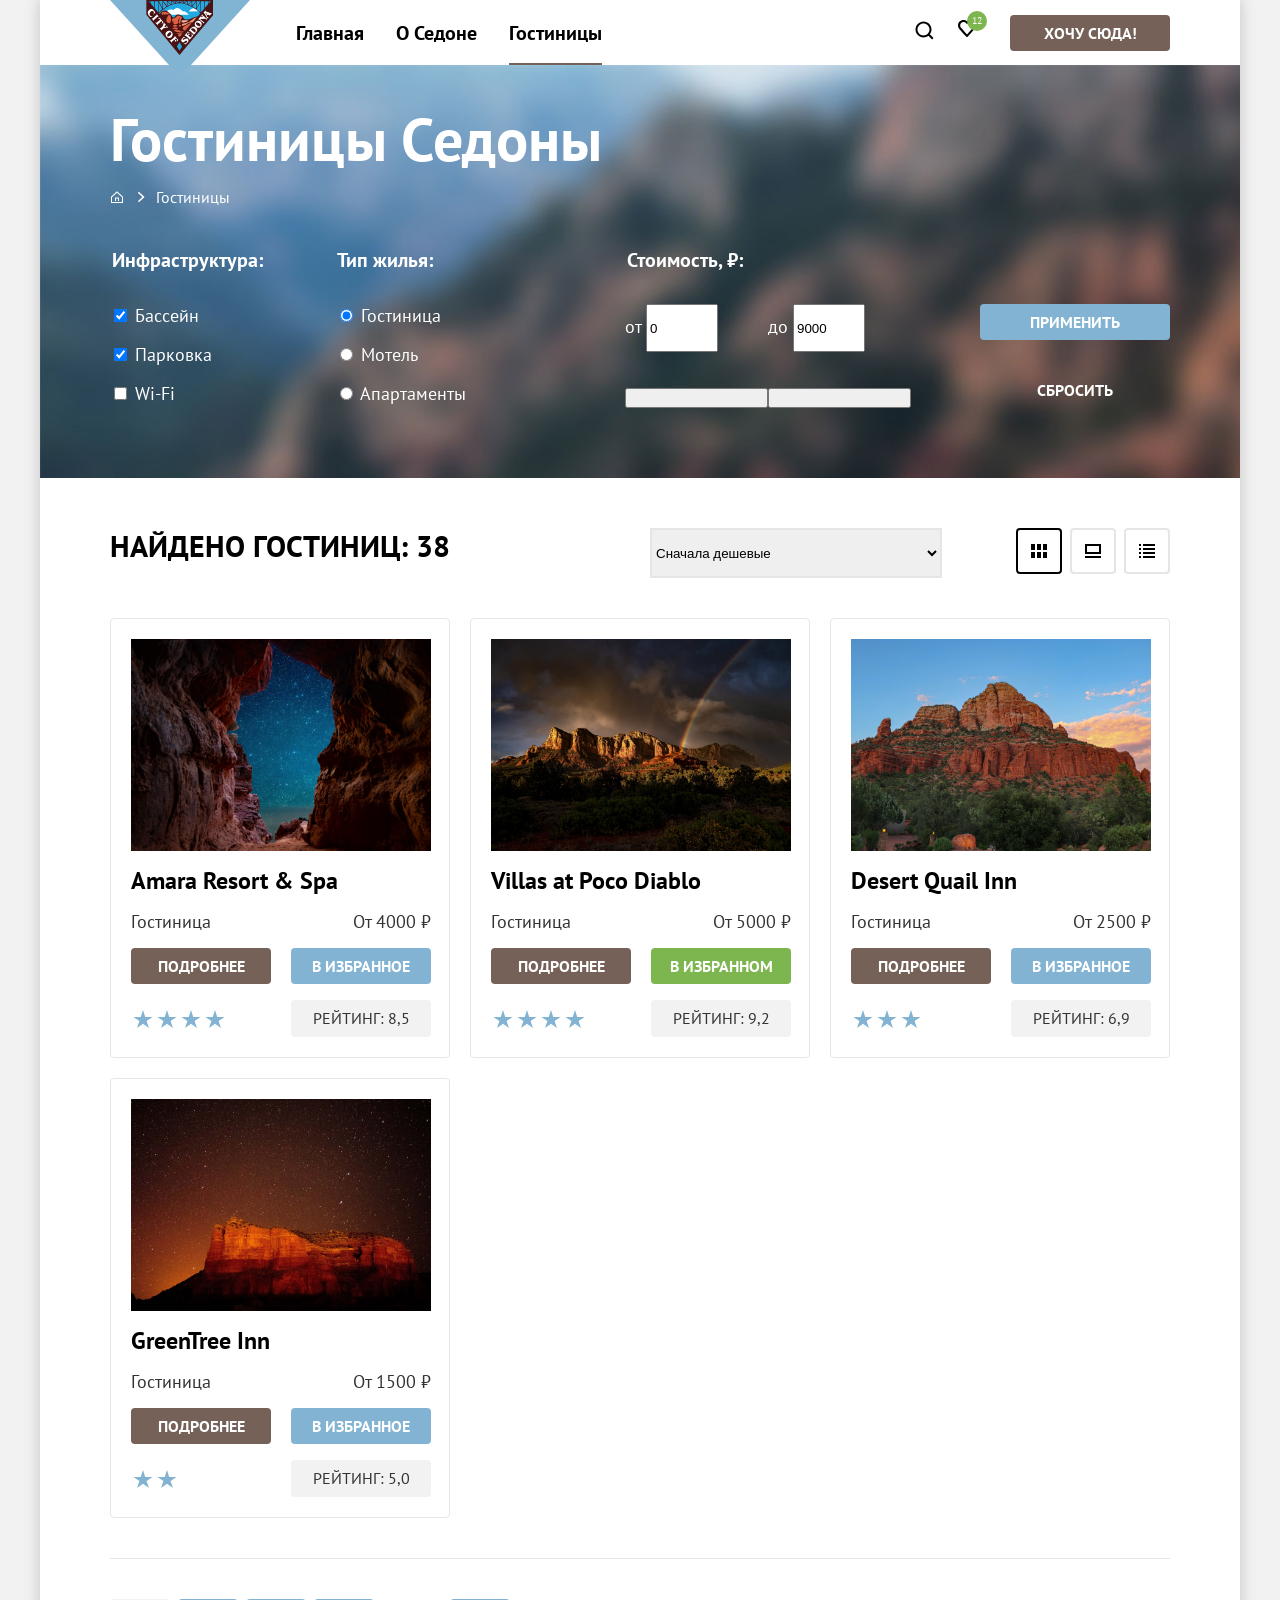
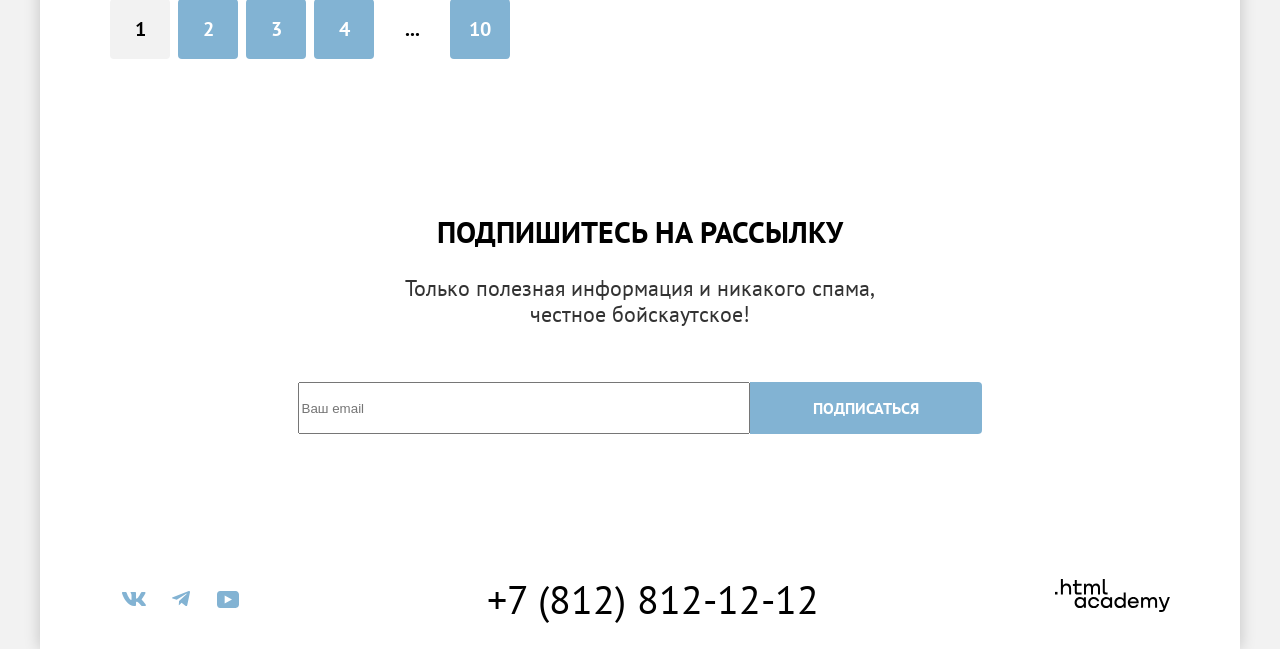
==== catalog.html @ 74b176a2 "вносит правки после ревью" ====
<!DOCTYPE html>
<html lang="ru">

  <head>
    <meta charset="UTF-8">
    <meta name="viewport" content="width=device-width, initial-scale=1.0">
    <title>HTML Academy: Седона. Каталог</title>
    <link rel="icon" sizes="32x32" href="favicon.ico">
    <link rel="icon" type="image/png" href="./images/icons/favicon-32x32.png">
    <link rel="stylesheet" href="./style/style.css">
  </head>

  <body>
    <div class="page-container">
      <header class="page-header">
        <nav class="nav">
          <a class="nav-logo logo" href="./index.html">
            <img src="./images/logo-sedona.svg" width="140" height="70" alt="Логотип City of Sedona.">
          </a>
          <ul class="nav-list">
            <li class="nav-item">
              <a class="nav-link" href="./index.html">Главная</a>
            </li>
            <li class="nav-item">
              <a class="nav-link" href="#">О Седоне</a>
            </li>
            <li class="nav-item">
              <a class="nav-link nav-link-current" aria-current="page">Гостиницы</a>
            </li>
          </ul>
          <ul class="nav-list nav-list-additional">
            <li class="nav-item">
              <a class="nav-link nav-link-search" href="#">
                <svg aria-hidden="true" focusable="false" width="20" height="20" viewBox="0 0 20 20" fill="currentColor"
                  xmlns="http://www.w3.org/2000/svg">
                  <path
                    d="M19.5 18.0083L15.8 14.3287C16.8 13.0359 17.5 11.3453 17.5 9.4558C17.5 5.08011 13.9 1.5 9.5 1.5C5.1 1.5 1.5 5.17956 1.5 9.55525C1.5 13.9309 5.1 17.511 9.5 17.511C11.3 17.511 13 16.9144 14.4 15.8204L18.1 19.5L19.5 18.0083ZM9.5 15.5221C6.2 15.5221 3.5 12.837 3.5 9.55525C3.5 6.27348 6.2 3.5884 9.5 3.5884C12.8 3.5884 15.5 6.27348 15.5 9.55525C15.5 12.837 12.8 15.5221 9.5 15.5221Z" />
                </svg>
                <span class="visually-hidden">Поиск</span>
              </a>
            </li>
            <li class="nav-item">
              <a class="nav-link nav-link-fav" href="#">
                <svg aria-hidden="true" focusable="false" width="18" height="17" viewBox="0 0 18 17" fill="currentColor"
                  xmlns="http://www.w3.org/2000/svg">
                  <path
                    d="M8.9 17C8.6 17 8.3 16.9 8.1 16.6C2.7 10.5 1.4 9.1 1.1 8.7C0.4 7.8 0 6.6 0 5.4C0 2.4 2.4 0 5.5 0C6.8 0 8 0.5 9 1.3C10 0.5 11.3 0 12.5 0C15.5 0 18 2.4 18 5.4C18 6.7 17.5 7.9 16.7 8.8L9.7 16.7C9.5 16.9 9.3 17 8.9 17ZM2.9 7.5C3.2 7.9 6.4 11.5 9 14.4L15.2 7.4C15.7 6.9 15.9 6.2 15.9 5.4C15.9 3.6 14.4 2.1 12.6 2.1C11.6 2.1 10.6 2.6 9.9 3.4C9.6 3.7 9.3 3.8 9 3.8C8.7 3.8 8.4 3.6 8.2 3.4C7.5 2.6 6.5 2.1 5.5 2.1C3.7 2.1 2.2 3.6 2.2 5.4C2.1 6.3 2.5 7 2.9 7.5C2.8 7.5 2.8 7.5 2.9 7.5Z" />
                </svg>

                <span class="visually-hidden">Отелей в избранном:</span>
                <span class="fav-counter">12</span>
              </a>
            </li>
            <li class="nav-item">
              <a class="nav-button button button-basic" href="#">Хочу сюда!</a>
            </li>
          </ul>
        </nav>
      </header>
      <main class="page-main">
        <div class="main-top-containter">
          <h1 class="main-title">Гостиницы Седоны</h1>
          <header class="main-header">
            <ul class="main-header-list">
              <li class="main-header-item">
                <a class="breadcrumbs breadcrumbs-home" href="./index.html">
                  <span class="visually-hidden">Главная страница</span>
                </a>
              </li>
              <li class="main-header-item">
                <a class="breadcrumbs" href="./catalog.html">Гостиницы</a>
              </li>
            </ul>
          </header>
          <section class="filter">
            <h2 class="visually-hidden">Фильтр для поиска гостиниц</h2>
            <form class="filter-form" action="https://echo.htmlacademy.ru/" method="get">
              <fieldset class="filter-fieldset">
                <legend class="filter-title">Инфраструктура:</legend>
                <label class="filter-label">
                  <input type="checkbox" name="pool" checked>
                  <span class="filter-text">Бассейн</span>
                </label>
                <label class="filter-label">
                  <input type="checkbox" name="parking" checked>
                  <span class="filter-text">Парковка</span>
                </label>
                <label class="filter-label">
                  <input type="checkbox" name="wi-fi">
                  <span class="filter-text">Wi-Fi</span>
                </label>
              </fieldset>
              <fieldset class="filter-fieldset">
                <legend class="filter-title">Тип жилья:</legend>
                <label class="filter-label">
                  <input type="radio" name="apartment-type" value="hotel" checked>
                  <span class="filter-text">Гостиница</span>
                </label>
                <label class="filter-label">
                  <input type="radio" name="apartment-type" value="motel">
                  <span class="filter-text">Мотель</span>
                </label>
                <label class="filter-label">
                  <input type="radio" name="apartment-type" value="apartments">
                  <span class="filter-text">Апартаменты</span>
                </label>
              </fieldset>
              <fieldset class="filter-fieldset filter-range">
                <legend class="filter-title">Стоимость, ₽:</legend>
                <div class="range-inputs">
                  <label>
                    <span class="filter-text">от</span>
                    <input class="range-input" type="number" name="price-from" value="0" min="0" max="10000" step="100">
                  </label>
                  <label>
                    <span class="filter-text">до</span>
                    <input class="range-input" type="number" name="price-to" value="9000" min="0" max="10000"
                      step="100">
                  </label>
                  <button class="range-thumb range-thumb-min" type="button">
                    <span class="visually-hidden">Ручка минимальной цены</span>
                  </button>
                  <button class="range-thumb range-thumb-max" type="button">
                    <span class="visually-hidden">Ручка максимальной цены</span>
                  </button>
                </div>
              </fieldset>
              <div class="filter-buttons">
                <button class="filter-submit button button-second" type="submit">Применить</button>
                <button class="filter-reset button" type="reset">Сбросить</button>
              </div>
            </form>
          </section>
        </div>
        <section class="catalog">
          <h2 class="visually-hidden">Результаты поиска</h2>
          <div class="catalog-content">
            <p class="catalog-title title">Найдено гостиниц:
              <span class="results-cointer">38</span>
            </p>
            <select class="catalog-select" aria-label="Сортировка">
              <option value="cheap">Сначала дешевые</option>
              <option value="expensive">Сначала дорогие</option>
              <option value="high-rating">Сначала с высоким рейтингом</option>
            </select>
            <ul class="catalog-view-list">
              <li class="catalog-view-item">
                <a class="view-button view-button-current cards" href="catalog.html?view=card">
                  <span class="visually-hidden">Показать карточки</span>
                </a>
              </li>
              <li class="catalog-view-item">
                <a class="view-button tile" href="catalog.html?view=tile">
                  <span class="visually-hidden">Показать плитки</span>
                </a>
              </li>
              <li class="catalog-view-item">
                <a class="view-button list" href="catalog.html?view=list">
                  <span class="visually-hidden">Показать список</span>
                </a>
              </li>
            </ul>
          </div>
          <div class="cards-container">
            <article class="card">
              <a class="card-link" href="#">
                <h3 class="card-title">
                  Amara Resort & Spa
                </h3>
                <img class="card-img" src="./images/card-hotel-amara-resort.jpg" width="300" height="212"
                  alt="Звёздное синее небо, видимое через тёмное отверстие в красновато-коричневых скалах.">
              </a>
              <p class="card-description-title">Гостиница</p>
              <p class="card-description-price">От 4000 ₽</p>
              <a class="card-button button button-basic" href="#">Подробнее</a>
              <button class="card-button button button-second" type="button">В избранное</button>
              <p class="card-star star-four">
                <span class="visually-hidden">4 звезды</span>
              </p>
              <p class="card-rate">Рейтинг: 8,5</p>
            </article>
            <article class="card">
              <a class="card-link" href="#">
                <h3 class="card-title">
                  Villas at Poco Diablo
                </h3>
                <img class="card-img" src="./images/card-hotel-villas-at-poco.jpg" width="300" height="212"
                  alt="Красновато-оранжевые скалистые горы среди зелени под тёмными облаками; справа видна слабая радуга.">
              </a>
              <p class="card-description-title">Гостиница</p>
              <p class="card-description-price">От 5000 ₽</p>
              <a class="card-button button button-basic" href="#">Подробнее</a>
              <button class="card-button button button-select" type="button">В избранном</button>
              <p class="card-star star-four">
                <span class="visually-hidden">4 звезды</span>
              </p>
              <p class="card-rate">Рейтинг: 9,2</p>
            </article>
            <article class="card">
              <a class="card-link" href="#">
                <h3 class="card-title">
                  Desert Quail Inn
                </h3>
                <img class="card-img" src="./images/card-hotel-desert-quail.jpg" width="300" height="212"
                  alt="Красно-оранжевые скалы среди зелени под голубым небом; на переднем плане валун и дорожка.">
              </a>
              <span class="card-description-title">Гостиница</span>
              <span class="card-description-price">От 2500 ₽</span>
              <a class="card-button button button-basic" href="#">Подробнее</a>
              <button class="card-button button button-second" type="button">В избранное</button>
              <p class="card-star star-three">
                <span class="visually-hidden">3 звезды</span>
              </p>
              <p class="card-rate">Рейтинг: 6,9</p>
            </article>
            <article class="card">
              <a class="card-link" href="#">
                <h3 class="card-title">
                  GreenTree Inn
                </h3>
                <img class="card-img" src="./images/card-hotel-green-tree.jpg" width="300" height="212"
                  alt="Ночной пейзаж с яркими звёздами и освещённой тёплым светом скалой из песчаника на фоне тёмного неба.">
              </a>
              <span class="card-description-title">Гостиница</span>
              <span class="card-description-price">От 1500 ₽</span>
              <a class="card-button button button-basic" href="#">Подробнее</a>
              <button class="card-button button button-second" type="button">В избранное</button>
              <p class="card-star star-two">
                <span class="visually-hidden">2 звезды</span>
              </p>
              <p class="card-rate">Рейтинг: 5,0</p>
            </article>
          </div>
          <ul class="pagination-list">
            <li class="pagination-item">
              <a class="pagination-link pagination-link-current" aria-current="page">1</a>
            </li>
            <li class="pagination-item">
              <a class="pagination-link" href="#">2</a>
            </li>
            <li class="pagination-item">
              <a class="pagination-link" href="#">3</a>
            </li>
            <li class="pagination-item">
              <a class="pagination-link" href="#">4</a>
            </li>
            <li class="pagination-item">
              <a class="pagination-link pagination-link-separator" href="#">...</a>
            </li>
            <li class="pagination-item">
              <a class="pagination-link" href="#">10</a>
            </li>
          </ul>
        </section>
        <section class="subscribe subscribe-catalog">
          <h2 class="visually-hidden">Подписка</h2>
          <div class="subscribe-content">
            <p class="title">Подпишитесь на рассылку</p>
            <p class="text">Только полезная информация и никакого спама,<br> честное бойскаутское!</p>
            <form class="subscribe-form" action="https://echo.htmlacademy.ru/" method="post">
              <label>
                <span class="visually-hidden">Введите данные:</span>
                <input type="email" name="email" id="subscribe-email" placeholder="Ваш email" required>
              </label>
              <button class="button button-second subscribe-button" type="submit">Подписаться</button>
            </form>
          </div>
        </section>
      </main>
      <footer class="page-footer">
        <ul class="social-list">
          <li class="social-item">
            <a class="social-link" href="https://vk.ru/htmlacademy">
              <svg class="social-icon" aria-hidden="true" focusable="false" width="24" height="14" viewBox="0 0 24 14"
                fill="none" xmlns="http://www.w3.org/2000/svg">
                <path fill-rule="evenodd" clip-rule="evenodd"
                  d="M23.45 0.948C23.616 0.402 23.45 0 22.655 0H20.03C19.362 0 19.054 0.347 18.887 0.73C18.887 0.73 17.552 3.926 15.661 6.002C15.049 6.604 14.771 6.795 14.437 6.795C14.27 6.795 14.019 6.604 14.019 6.057V0.948C14.019 0.292 13.835 0 13.279 0H9.151C8.734 0 8.483 0.304 8.483 0.593C8.483 1.214 9.429 1.358 9.526 3.106V6.904C9.526 7.737 9.373 7.888 9.039 7.888C8.149 7.888 5.984 4.677 4.699 1.003C4.45 0.288 4.198 0 3.527 0H0.9C0.15 0 0 0.347 0 0.73C0 1.412 0.89 4.8 4.145 9.281C6.315 12.341 9.37 14 12.153 14C13.822 14 14.028 13.632 14.028 12.997V10.684C14.028 9.947 14.186 9.8 14.715 9.8C15.105 9.8 15.772 9.992 17.33 11.467C19.11 13.216 19.403 14 20.405 14H23.03C23.78 14 24.156 13.632 23.94 12.904C23.702 12.18 22.852 11.129 21.725 9.882C21.113 9.172 20.195 8.407 19.916 8.024C19.527 7.533 19.638 7.314 19.916 6.877C19.916 6.877 23.116 2.451 23.449 0.948H23.45Z"
                  fill="currentColor" />
              </svg>
              <span class="visually-hidden">Вконтакте</span>
            </a>
          </li>
          <li class="social-item">
            <a class="social-link" href="https://t.me/s/htmlacademy">
              <svg class="social-icon" aria-hidden="true" focusable="false" width="18" height="16" viewBox="0 0 18 16"
                fill="none" xmlns="http://www.w3.org/2000/svg">
                <path
                  d="M16.785 0.0992597L0.840489 6.24776C-0.247661 6.68481 -0.241365 7.29184 0.640845 7.56253L4.73445 8.83953L14.2058 2.8637C14.6537 2.59121 15.0629 2.7378 14.7265 3.03636L7.05283 9.96185H7.05103L7.05283 9.96275L6.77045 14.1823C7.18413 14.1823 7.36669 13.9925 7.59871 13.7686L9.58705 11.8351L13.7229 14.89C14.4855 15.31 15.0332 15.0941 15.2229 14.1841L17.9379 1.38885C18.2158 0.274623 17.5126 -0.229883 16.785 0.0992597Z"
                  fill="currentColor" />
              </svg>
              <span class="visually-hidden">Telegram</span>
            </a>
          </li>
          <li class="social-item">
            <a class="social-link" href="https://www.youtube.com/c/HTMLAcademyRUS">
              <svg class="social-icon" aria-hidden="true" focusable="false" width="22" height="17" viewBox="0 0 22 17"
                fill="none" xmlns="http://www.w3.org/2000/svg">
                <path
                  d="M18.607 0H3.17413C1.31343 0 0 1.59375 0 3.4V13.4937C0 15.4062 1.31343 17 3.17413 17H18.8259C20.4677 17 22 15.4062 22 13.6V3.4C21.7811 1.59375 20.4677 0 18.607 0ZM7.66169 12.5375V4.4625L14.995 8.5L7.66169 12.5375Z"
                  fill="currentColor" />
              </svg>
              <span class="visually-hidden">Youtube</span>
            </a>
          </li>
        </ul>
        <a class="phone" href="tel:+78128121212">+7 (812) 812-12-12</a>
        <a class="footer-developer" href="https://htmlacademy.ru/">
          <svg class="developer-icon" aria-hidden="true" focusable="false" width="115" height="33" viewBox="0 0 115 33"
            fill="currentColor" xmlns="http://www.w3.org/2000/svg">
            <path d="M0 12.9V15.5H2.5V12.9H0Z" />
            <path
              d="M11.6 4.5C10 4.5 8.8 5.2 8 6.2H7.9V0H5.9V15.5H7.9V10.2C7.9 8.1 9.2 6.6 11.2 6.6C13 6.6 14.1 8 14.1 9.8V15.5H16.1V9.4C16.2 6.4 14.3 4.5 11.6 4.5Z" />
            <path
              d="M26.6 4.8H21.8V1.1H19.8V4.9H17.9V6.9H19.8V12.9C19.8 14.6 20.8 15.6 22.5 15.6H26.6V13.6H22.9C22.2 13.6 21.8 13.2 21.8 12.5V6.8H26.6V4.8Z" />
            <path
              d="M41.1 4.6C39.5 4.6 38.2 5.4 37.6 6.7H37.5C36.9 5.5 35.7 4.6 34.1 4.6C32.7 4.6 31.6 5.4 31 6.4H30.9V4.8H29V15.4H31V10C31 8 32 6.5 33.6 6.5C35.1 6.5 36 7.5 36 9.1V15.4H38V9.8C38 7.4 39.4 6.5 40.6 6.5C42.1 6.5 43 7.5 43 9.1V15.4H45V8.9C45.1 6.4 43.6 4.6 41.1 4.6Z" />
            <path
              d="M47.8 12.7C47.8 14.4 48.8 15.4 50.6 15.4H52.6V13.4H50.9C50.2 13.4 49.8 13 49.8 12.3V0H47.8V12.7Z" />
            <path
              d="M28.9 19.7C28 18.6 26.7 17.9 25 17.9C21.9 17.9 19.6 20.2 19.6 23.5C19.6 26.8 21.9 29.1 25 29.1C26.8 29.1 28 28.3 28.8 27.2H28.9V28.8H30.9V18.2H28.9V19.7ZM25.3 27.1C23.1 27.1 21.7 25.5 21.7 23.5C21.7 21.5 23.1 19.9 25.3 19.9C27.5 19.9 28.9 21.5 28.9 23.5C28.9 25.4 27.5 27.1 25.3 27.1Z" />
            <path
              d="M44.2 22C43.7 19.6 41.6 17.9 38.8 17.9C35.4 17.9 33.2 20.4 33.2 23.5C33.2 26.6 35.4 29.1 38.8 29.1C41.6 29.1 43.7 27.3 44.2 24.9H42.1C41.7 26.2 40.4 27.2 38.8 27.2C36.6 27.2 35.2 25.6 35.2 23.6C35.2 21.6 36.6 20 38.8 20C40.4 20 41.6 21 42.1 22.2H44.2V22Z" />
            <path
              d="M55.1 19.7C54.2 18.6 52.9 17.9 51.2 17.9C48.1 17.9 45.8 20.2 45.8 23.5C45.8 26.8 48.1 29.1 51.2 29.1C53 29.1 54.2 28.3 55 27.2H55.1V28.8H57.1V18.2H55.1V19.7ZM51.5 27.1C49.3 27.1 47.9 25.5 47.9 23.5C47.9 21.5 49.3 19.9 51.5 19.9C53.7 19.9 55.1 21.5 55.1 23.5C55.1 25.4 53.6 27.1 51.5 27.1Z" />
            <path
              d="M68.7 19.8C67.8 18.7 66.5 17.9 64.8 17.9C61.7 17.9 59.4 20.2 59.4 23.5C59.4 26.8 61.6 29.1 64.8 29.1C66.5 29.1 67.8 28.3 68.6 27.3H68.7V28.8H70.7V13.4H68.7V19.8ZM65.1 27.1C62.9 27.1 61.5 25.5 61.5 23.5C61.5 21.5 62.9 19.9 65.1 19.9C67.3 19.9 68.7 21.5 68.7 23.5C68.6 25.5 67.2 27.1 65.1 27.1Z" />
            <path
              d="M78.3 17.9C75 17.9 72.8 20.4 72.8 23.5C72.8 26.5 74.9 29.1 78.3 29.1C80.8 29.1 82.8 27.8 83.5 25.5H81.4C80.9 26.5 79.8 27.1 78.4 27.1C76.5 27.1 75.1 25.8 75 24.2H83.8C84 20.6 81.8 17.9 78.3 17.9ZM78.3 19.8C80 19.8 81.3 20.8 81.6 22.4H75.1C75.4 20.9 76.6 19.8 78.3 19.8Z" />
            <path
              d="M98.2 17.9C96.6 17.9 95.3 18.7 94.6 19.9H94.5C93.9 18.7 92.7 17.9 91.1 17.9C89.7 17.9 88.6 18.6 88 19.7V18.2H86.1V28.8H88.1V23.4C88.1 21.4 89.1 20 90.7 19.9C92.2 19.9 93.1 20.9 93.1 22.5V28.8H95.1V23.2C95.1 20.8 96.5 19.9 97.7 19.9C99.2 19.9 100.1 20.9 100.1 22.5V28.8H102.1V22.3C102.2 19.7 100.7 17.9 98.2 17.9Z" />
            <path
              d="M109.4 27L105.8 18.1H103.6L108.4 29.7C108.1 30.6 107.7 30.9 106.7 30.9H104.2V32.9H106.7C108.5 32.9 109.5 32.1 110.2 30.3L114.9 18.1H112.8L109.4 27Z" />
          </svg>
        </a>
      </footer>
    </div>
  </body>

</html>
---- style/style.css ----
@font-face {
  font-family: "PT Sans";
  font-style: normal;
  font-weight: 400;
  src: url("../fonts/ptsans-400.woff2") format("woff2");
  font-display: swap;
}

@font-face {
  font-family: "PT Sans";
  font-style: normal;
  font-weight: 700;
  src: url("../fonts/ptsans-700.woff2") format("woff2");
  font-display: swap;
}

*,
*::before,
*::after {
  box-sizing: border-box;
}

body {
  margin: 0;
  padding: 0;
  font-family: "PT Sans", sans-serif;
  font-size: 18px;
  line-height: 21px;
  color: #333333;
  background-color: #f2f2f2;
}

img {
  max-width: 100%;
  height: auto;
}

.page-container {
  display: flex;
  flex-direction: column;
  min-height: 100vh;
  width: 1200px;
  margin: 0 auto;
  box-shadow: 0 0 15px 0 rgba(0, 0, 0, 0.2);
}

.page-main {
  flex-grow: 1;
}

.visually-hidden {
  position: absolute;
  width: 1px;
  height: 1px;
  margin: -1px;
  padding: 0;
  border: 0;
  clip: rect(0 0 0 0);
  overflow: hidden;
}

.button {
  display: block;
  padding: 8px 8px;
  font-family: "PT Sans", sans-serif;
  font-weight: 700;
  font-size: 16px;
  line-height: 20px;
  color: #ffffff;
  text-align: center;
  text-decoration: none;
  border: none;
  text-transform: uppercase;
  border-radius: 4px;
}

.button-basic {
  background-color: #756157;
}

.button-basic:hover {
  background-color: #615048;
}

.button-basic:focus-visible {
  background-color: #615048;
  outline: none;
}

.button-basic:active {
  color: rgba(255, 255, 255, 0.3);
}

.button-second {
  background-color: #82b3d3;
}

.button-second:hover {
  background-color: #68a2ca;
}

.button-second:focus-visible {
  background-color: #68a2ca;
  outline: none;
}

.button-second:active {
  color: rgba(255, 255, 255, 0.3);
}

.button-select {
  background-color: #7db54f;
}

.button-select:hover {
  background-color: #6c9e42;
}

.button-select:focus-visible {
  background-color: #6c9e42;
  outline: none;
}

.button-select:active {
  color: rgba(255, 255, 255, 0.3);
}

.button:disabled {
  background-color: #e5e5e5;
  cursor: not-allowed;
}

/* Header */

.page-header {
  padding: 0 70px;
  background-color: #ffffff;
}

.nav {
  display: flex;
}

.nav-logo {
  display: block;
  width: 140px;
  position: relative;
  z-index: 1;
  margin-right: 30px;
  margin-bottom: -10px;
}

.nav-list {
  display: flex;
  flex-wrap: wrap;
  max-width: 500px;
  margin: 0;
  padding: 0;
  align-items: center;
  list-style: none;
}

.nav-link {
  display: block;
  padding: 20px 16px;
  font-weight: 700;
  font-size: 20px;
  line-height: 24px;
  text-align: center;
  color: #000000;
  text-decoration: none;
}

.nav-link-current {
  text-decoration: underline;
  text-decoration-color: #756257;
  text-underline-offset: 18px;
  text-decoration-thickness: 2px;
  text-underline-position: under;
}

.nav-link:not(.nav-link-current):hover {
  color: #756157;
}

.nav-link:not(.nav-link-current):focus-visible {
  color: #756157;
  outline: none;
}

.nav-link:not(.nav-link-current):active {
  color: rgba(117, 97, 87, 0.3);
}

.nav-list-additional {
  margin-left: auto;
}

.nav-list-additional .nav-link {
  display: flex;
  min-width: 44px;
  min-height: 65px;
  padding-left: 12px;
  padding-right: 12px;
}

.nav-link-fav {
  position: relative;
}

.fav-counter {
  display: flex;
  justify-content: center;
  align-items: center;
  width: 20px;
  height: 20px;
  position: absolute;
  top: 11px;
  right: 3px;
  font-weight: 400;
  font-size: 10px;
  line-height: 10px;
  color: #ffffff;
  text-align: center;
  background-color: #7db54f;
  border-radius: 10px;
}

.nav-button {
  min-width: 160px;
  margin-left: 20px;
}

/* Sections */

.title {
  margin: 0;
  margin-bottom: 25px;
  font-weight: 700;
  font-size: 30px;
  line-height: 36px;
  text-align: center;
  color: #000000;
  text-transform: uppercase;
}

.text {
  margin: 0;
  font-size: 22px;
  line-height: 26px;
  text-align: center;
}

.hero {
  display: flex;
  height: 485px;
  color: #ffffff;
  background-color: #a9bfcc;
  background-image: url("../images/index-hero-background.jpg");
  background-size: cover;
  background-position: center;
  background-repeat: no-repeat;
}

.hero-img {
  display: block;
  margin: auto;
}

.advantages,
.service {
  background-color: #ffffff;
}

.advantages-content {
  max-width: 700px;
  padding: 70px 0;
  margin: 0 auto;
}

.advantages-list {
  display: flex;
  flex-wrap: wrap;
  margin: 0;
  padding: 0;
  list-style: none;
}

.advantages-title {
  margin: 0;
  margin-bottom: 32px;
  font-weight: 700;
  font-size: 24px;
  line-height: 28px;
  text-align: center;
  color: #000000;
  text-transform: uppercase;
}

.advantages-title::after {
  content: "";
  display: block;
  margin: 30px auto 0;
  width: 60px;
  height: 2px;
  background-color: rgba(0, 0, 0, 0.3);
}

.advantages-item-big .advantages-title::after {
  background-color: rgba(255, 255, 255, 0.3);
}

.advantages-text {
  margin: 0;
  text-align: center;
}

.advantages-item-big {
  display: flex;
  background-color: #82b3d3;
}

.advantages-item-big .advantages-title,
.advantages-item-big .advantages-text {
  color: #ffffff;
}

.advantages-item-wrapper {
  display: flex;
  flex-direction: column;
  justify-content: center;
  align-items: center;
  width: 400px;
  padding: 25px 85px;
}

.advantages-item {
  display: flex;
  flex-direction: column;
  justify-content: center;
  align-items: center;
  width: 400px;
  min-height: 400px;
  padding: 25px 85px;
  background-color: rgba(131, 179, 211, 0.12);
}

.advantages-item:nth-child(even) {
  background-color: rgba(131, 179, 211, 0.2);
}

.advantages-item-big > .advantages-title {
  color: #ffffff;
}

.service-content {
  max-width: 700px;
  padding: 65px 0;
  margin: 0 auto;
}

.service-title {
  margin: 0;
  margin-bottom: 30px;
  margin-top: 30px;
  font-weight: 700;
  font-size: 24px;
  line-height: 28px;
  text-align: center;
  color: #000000;
  text-transform: uppercase;
}

.service-text {
  margin: 0;
  text-align: center;
}

.service-list {
  display: flex;
  flex-wrap: wrap;
  margin: 0;
  padding: 0;
  list-style: none;
}

.service-item {
  display: flex;
  flex-direction: column;
  justify-content: center;
  align-items: center;
  padding: 25px 85px;
  width: 400px;
  min-height: 400px;
  background-color: rgba(131, 179, 211, 0.2);
}

.service-item:nth-child(even) {
  background-color: #ffffff;
}

.service-item-house::before {
  content: "";
  display: block;
  width: 75px;
  height: 72px;
  background-image: url("../images/icons/house.svg");
  background-repeat: no-repeat;
}

.service-item-food::before {
  content: "";
  display: block;
  width: 75px;
  height: 72px;
  background-image: url("../images/icons/food.svg");
  background-repeat: no-repeat;
}

.service-item-souvenirs::before {
  content: "";
  display: block;
  width: 75px;
  height: 80px;
  background-image: url("../images/icons/present.svg");
  background-repeat: no-repeat;
}

.search {
  padding: 96px 0;
  background-color: #ffffff;
}

.search-content {
  display: flex;
  flex-direction: column;
  max-width: 700px;
  margin: 0 auto;
  align-items: center;
}

.search-button {
  min-width: 376px;
  margin-top: 55px;
  font-size: 20px;
  line-height: 36px;
  cursor: pointer;
}

.subscribe {
  padding: 95px 0 105px;
  background-color: #a9bfcc;
  background-image: url("../images/index-subscribe-background.jpg");
  background-size: cover;
  background-repeat: no-repeat;
}

.subscribe-content {
  max-width: 685px;
  margin: 0 auto;
  text-align: center;
}

.subscribe .title,
.subscribe .text {
  color: #ffffff;
}

.subscribe-form {
  display: grid;
  width: 684px;
  grid-template-columns: auto min-content;
  margin-top: 55px;
}

.subscribe-form input {
  width: 100%;
  height: 100%;
}

.subscribe-button {
  min-width: 232px;
  min-height: 52px;
  border-radius: 0 4px 4px 0;
  cursor: pointer;
}

/* Catalog page*/

.main-top-containter {
  padding: 35px 70px 70px;
  color: #ffffff;
  background-color: #a9bfcc;
  background-image: url("../images/catalog-filter-background.jpg");
  background-size: cover;
  background-repeat: no-repeat;
}

.main-title {
  margin: 0;
  margin-bottom: 8px;
  font-size: 60px;
  line-height: 78px;
}

.main-header-list {
  margin: 0;
  margin-bottom: 40px;
  padding: 0;
  display: flex;
  align-items: center;
  list-style-type: none;
}

.main-header-item {
  position: relative;
  padding-right: 18px;
  margin-right: 10px;
}

.main-header-item:not(:last-child)::after {
  content: "";
  display: block;
  width: 8px;
  height: 10px;
  position: absolute;
  right: 0;
  top: 50%;
  transform: translateY(-50%);
  background-image: url("../images/icons/breadcrumb-arrow.svg");
  background-repeat: no-repeat;
}

.breadcrumbs {
  margin: 0;
  padding: 0;
  font-size: 16px;
  line-height: 21px;
  color: #ffffff;
  text-decoration: none;
}

.breadcrumbs-home {
  display: block;
  width: 13px;
  height: 15px;
  margin-right: 5px;
  background-image: url("../images/icons/breadcrumb-home.svg");
  background-repeat: no-repeat;
  background-position: center;
}

.breadcrumbs:hover {
  opacity: 0.6;
}

.breadcrumbs:focus-visible {
  color: #ffffff;
  outline: none;
}

.breadcrumbs:active {
  opacity: 0.3;
}

/* Filter */

.filter-form {
  display: grid;
  grid-template-columns: min-content min-content auto min-content;
}

.filter-fieldset {
  display: flex;
  flex-direction: column;
  margin: 0;
  margin-right: 70px;
  padding: 0;
  min-width: 150px;
  min-height: 157px;
  border: none;
}

.filter-range {
  max-width: 290px;
  margin-left: 70px;
}

.range-inputs {
  display: grid;
  grid-template-columns: 143px 143px;
  grid-template-rows: 48px 20px;
  row-gap: 36px;
}

.range-inputs input {
  height: 100%;
}

.range-thumb {
  height: 100%;
}

.filter-title {
  margin-bottom: 32px;
  font-weight: 700;
  font-size: 20px;
  line-height: 24px;
}

.filter-label + .filter-label {
  margin-top: 16px;
}

.filter-form label {
  line-height: 23px;
}

.filter-buttons {
  padding-top: 56px;
}

.filter-submit {
  min-width: 190px;
  margin-bottom: 32px;
  cursor: pointer;
}

.filter-reset {
  min-width: 190px;
  background-color: transparent;
  cursor: pointer;
}

.filter-reset:hover {
  color: rgba(255, 255, 255, 0.6);
}

.filter-reset:focus-visible {
  outline: 3px solid #83b3d3;

}

.filter-reset:active {
  color: rgba(255, 255, 255, 0.3);
}

.filter-reset:disabled {
  color: rgba(255, 255, 255, 0.1);
  background-color: transparent;
}

/* Catalog section */

.catalog {
  padding: 50px 70px 60px;
  background-color: #ffffff;
}

.catalog-content {
  margin-bottom: 40px;
  padding: 0;
  display: flex;
}

.catalog-title {
  max-width: 400px;
  margin: 0;
  margin-right: 200px;
  text-align: left;
}

.catalog-select {
  width: 292px;
  height: 50px;
  border: 2px solid #e5e5e5;
}

.catalog-view-list {
  display: flex;
  flex-wrap: wrap;
  margin: 0;
  margin-left: auto;
  padding: 0;
  max-width: 208px;
  gap: 8px;
  list-style-type: none;
}

.view-button {
  display: block;
  width: 46px;
  height: 46px;
  border: 2px solid #e5e5e5;
  border-radius: 4px;
  background-repeat: no-repeat;
}

.view-button-current {
  border-color: #000000;
}

.view-button:hover {
  border-color: #000000;
}

.view-button:focus-visible {
  outline: none;
  border-color: #68a2ca;
}

.view-button:active {
  border-color: #000000;
}

.view-button.cards {
  background-image: url("../images/icons/view-card.svg");
  background-repeat: no-repeat;
  background-position: center;
}

.view-button.tile {
  background-image: url("../images/icons/view-tile.svg");
  background-repeat: no-repeat;
  background-position: center;
}

.view-button.list {
  background-image: url("../images/icons/view-list.svg");
  background-repeat: no-repeat;
  background-position: center;
}

.cards-container {
  display: flex;
  flex-wrap: wrap;
  padding-bottom: 40px;
  gap: 20px;
  border-bottom: 1px solid #e6e6e6;

}

.card {
  display: grid;
  grid-template-columns: 140px 140px;
  grid-template-rows: 1fr;
  column-gap: 20px;
  row-gap: 16px;
  padding: 20px;
  width: 340px;
  border: 1px solid #e6e6e6;
  border-radius: 4px;
}

.card-link {
  grid-column: 1/-1;
  display: flex;
  flex-direction: column;
  text-decoration: none;
}

.card-link:hover .card-title {
  color: #756157;
}

.card-link:focus-visible {
  outline: none;
}

.card-link:focus-visible .card-title {
  color: #756157;
  outline: none;
}

.card-link:active .card-title {
  color: rgba(117, 97, 87, 0.3);
}

.card-title {
  margin: 0;
  font-weight: 700;
  font-size: 24px;
  line-height: 28px;
  color: #000000;
}

.card-img {
  width: 100%;
  height: 212px;
  margin-bottom: 16px;
  object-fit: cover;
  order: -1;
}

.card-description-title {
  margin: 0;
}

.card-description-price {
  margin: 0;
  text-align: right;
}

.card-button {
  cursor: pointer;
}

.card-star {
  margin: 0;
  padding: 10px 0;
  width: 140px;
  height: 37px;
  background-image: url("../images/icons/star.svg");
  background-repeat: repeat-x;
  background-position: 0 center;
  background-size: 24px 18px;
}

.star-two {
  width: 48px;
}

.star-three {
  width: 72px;
}

.star-four {
  width: 96px;
}

.star-five {
  width: 120px;
}

.card-rate {
  margin: 0;
  width: 140px;
  padding: 8px 8px;
  font-size: 16px;
  line-height: 20px;
  text-align: center;
  text-transform: uppercase;
  background-color: #f2f2f2;
  border-radius: 4px;
}

.pagination-list {
  display: flex;
  margin: 0;
  padding: 0;
  padding-top: 40px;
  gap: 8px;
  list-style-type: none;
}

.pagination-link {
  display: flex;
  justify-content: center;
  align-items: center;
  min-width: 60px;
  min-height: 60px;
  padding: 10px;
  font-weight: 700;
  font-size: 20px;
  line-height: 36px;
  text-align: center;
  color: #ffffff;
  text-decoration: none;
  background-color: #82b3d3;
  border-radius: 4px;
}

.pagination-link-current {
  color: #000000;
  background-color: #f2f2f2;
}

.pagination-link-separator {
  color: #000000;
  background-color: transparent;
}

.pagination-link:not(.pagination-link-current):not(.pagination-link-separator):hover {
  background-color: #68a2ca;
}

.pagination-link:not(.pagination-link-current):not(.pagination-link-separator):focus-visible {
  background-color: #68a2ca;
  outline: none;
}

.pagination-link:not(.pagination-link-current):not(.pagination-link-separator):active {
  color: rgba(255, 255, 255, 0.3);
}

.pagination-link-current:focus-visible,
.pagination-link-separator:focus-visible {
  outline: none;
}

/* Subscribe */

.subscribe-catalog {
  background-image: none;
  background-color: #ffffff;
}

.subscribe-catalog .title {
  color: #000000;
}

.subscribe-catalog .text {
  color: #333333;
}

/* Footer */

.page-footer {
  display: flex;
  padding: 40px 70px 30px;
  background-color: #ffffff;
}

.social-list {
  display: flex;
  flex-wrap: wrap;
  max-width: 141px;
  margin: 0;
  padding: 0;
  list-style-type: none;
}

.social-link {
  position: relative;
  display: block;
  min-width: 47px;
  min-height: 40px;
}

.social-icon {
  position: absolute;
  top: 0;
  right: 0;
  bottom: 0;
  left: 0;
  margin: auto;
  color: #83b3d3;
}

.social-link:hover .social-icon,
.social-link:focus-visible .social-icon {
  color: #68a2ca;
}

.social-link:focus-visible {
  outline: none;
}

.social-link:active .social-icon {
  color: rgba(104, 162, 202, 0.3);
}

.phone {
  margin: 0 auto;
  font-weight: 400;
  font-size: 40px;
  line-height: 40px;
  text-align: center;
  color: #000000;
  text-decoration: none;
}

.phone:hover {
  color: #756157;
}

.phone:focus-visible {
  color: #756157;
  outline: none;
}

.phone:active {
  color: rgba(117, 97, 87, 0.3);
}

.developer-icon {
  color: #000000;
}

.footer-developer:hover .developer-icon,
.footer-developer:focus-visible .developer-icon {
  color: #756157;
}

.footer-developer:focus-visible {
  outline: none;
}

.footer-developer:active .developer-icon {
  color: rgba(117, 97, 87, 0.3);
}
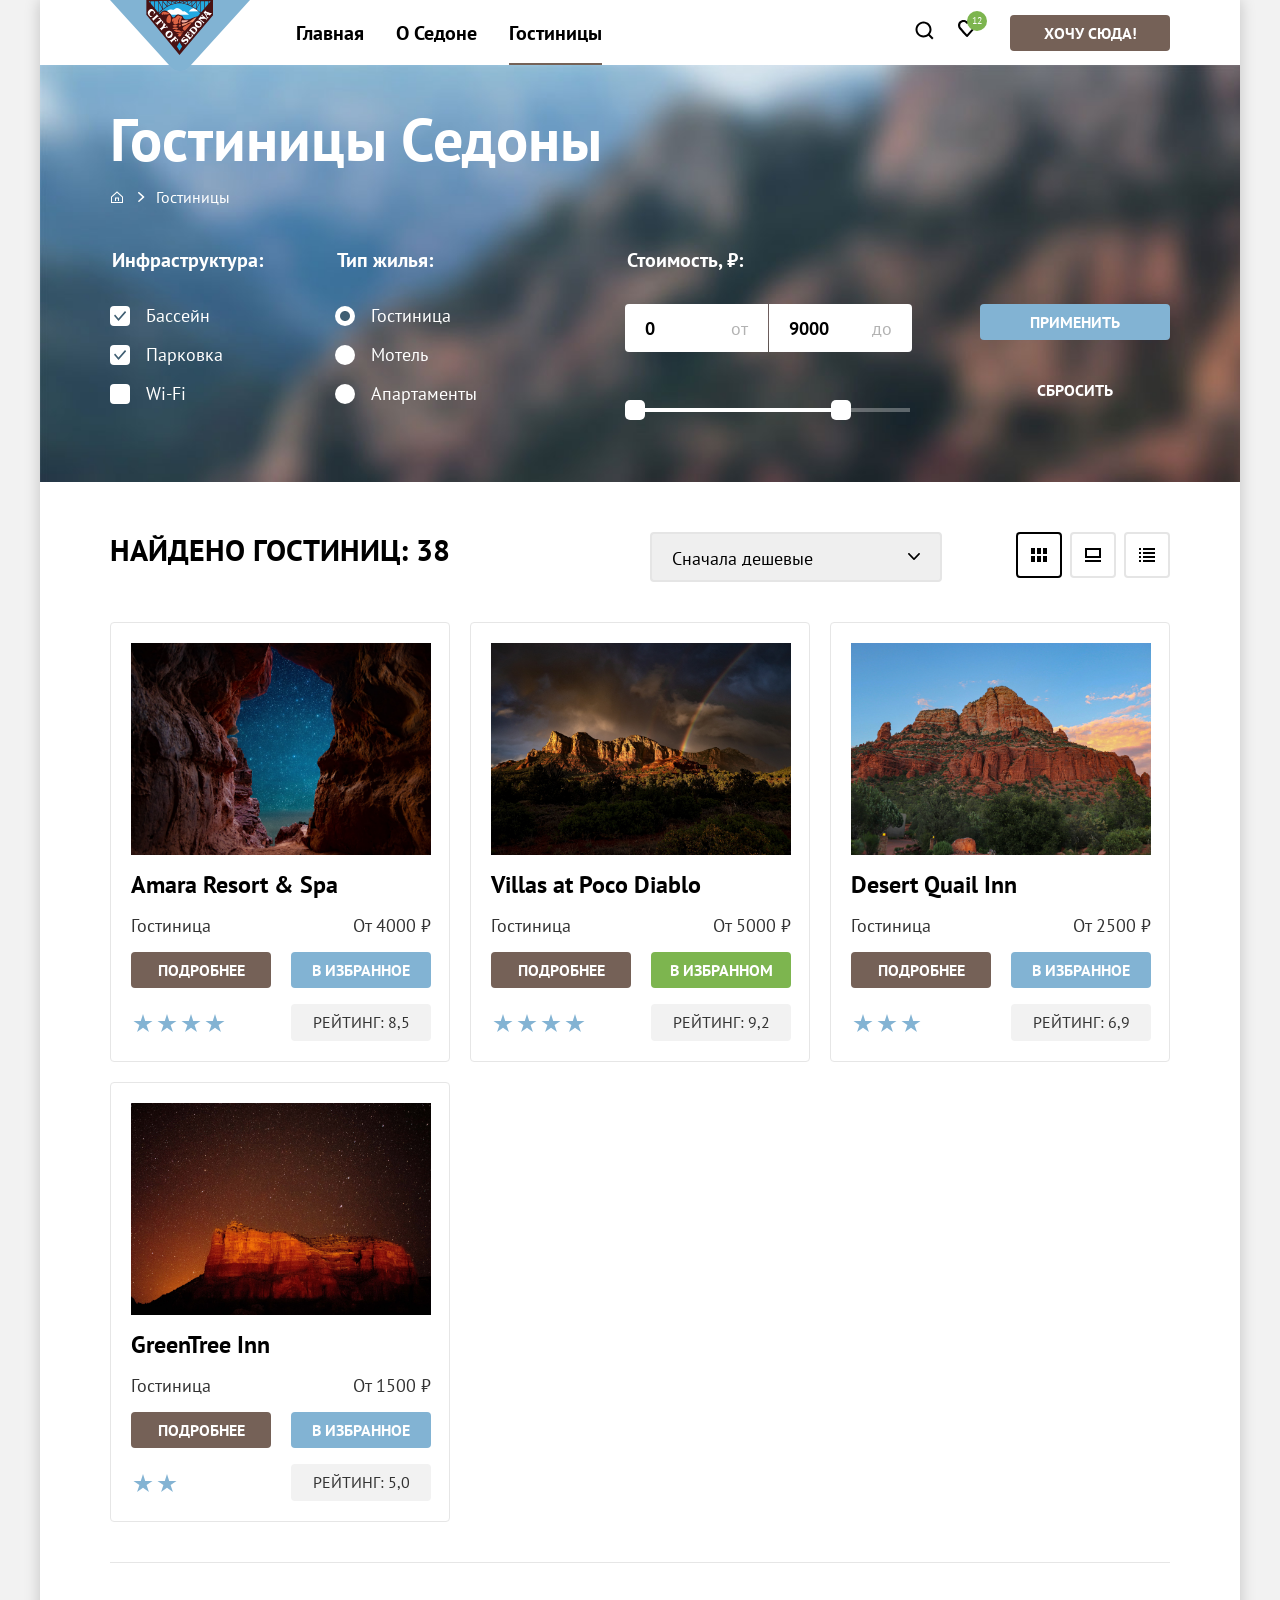
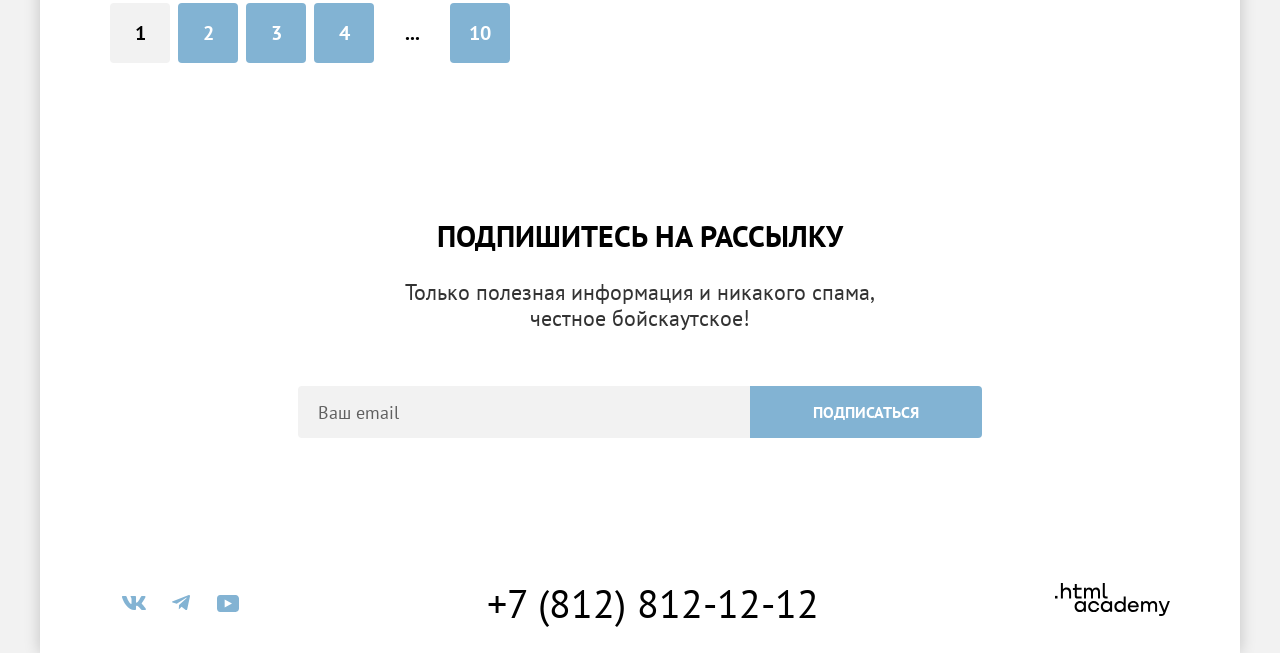
==== commit f650077d: "добавляет стиилизацию и состояния для всех форм" ====
--- a/catalog.html
+++ b/catalog.html
@@ -78,51 +78,61 @@
               <fieldset class="filter-fieldset">
                 <legend class="filter-title">Инфраструктура:</legend>
                 <label class="filter-label">
-                  <input type="checkbox" name="pool" checked>
+                  <input class="visually-hidden filter-input" type="checkbox" name="pool" checked>
+                  <span class="filter-mark"></span>
                   <span class="filter-text">Бассейн</span>
                 </label>
                 <label class="filter-label">
-                  <input type="checkbox" name="parking" checked>
+                  <input class="visually-hidden filter-input" type="checkbox" name="parking" checked>
+                  <span class="filter-mark"></span>
                   <span class="filter-text">Парковка</span>
                 </label>
                 <label class="filter-label">
-                  <input type="checkbox" name="wi-fi">
+                  <input class="visually-hidden filter-input" type="checkbox" name="wi-fi">
+                  <span class="filter-mark"></span>
                   <span class="filter-text">Wi-Fi</span>
                 </label>
               </fieldset>
               <fieldset class="filter-fieldset">
                 <legend class="filter-title">Тип жилья:</legend>
                 <label class="filter-label">
-                  <input type="radio" name="apartment-type" value="hotel" checked>
+                  <input class="visually-hidden filter-input" type="radio" name="apartment-type" value="hotel" checked>
+                  <span class="filter-mark"></span>
                   <span class="filter-text">Гостиница</span>
                 </label>
                 <label class="filter-label">
-                  <input type="radio" name="apartment-type" value="motel">
+                  <input class="visually-hidden filter-input" type="radio" name="apartment-type" value="motel">
+                  <span class="filter-mark"></span>
                   <span class="filter-text">Мотель</span>
                 </label>
                 <label class="filter-label">
-                  <input type="radio" name="apartment-type" value="apartments">
+                  <input class="visually-hidden filter-input" type="radio" name="apartment-type" value="apartments">
+                  <span class="filter-mark"></span>
                   <span class="filter-text">Апартаменты</span>
                 </label>
               </fieldset>
               <fieldset class="filter-fieldset filter-range">
                 <legend class="filter-title">Стоимость, ₽:</legend>
                 <div class="range-inputs">
-                  <label>
+                  <label class="range-label">
                     <span class="filter-text">от</span>
                     <input class="range-input" type="number" name="price-from" value="0" min="0" max="10000" step="100">
                   </label>
-                  <label>
+                  <label class="range-label">
                     <span class="filter-text">до</span>
                     <input class="range-input" type="number" name="price-to" value="9000" min="0" max="10000"
                       step="100">
                   </label>
-                  <button class="range-thumb range-thumb-min" type="button">
-                    <span class="visually-hidden">Ручка минимальной цены</span>
-                  </button>
-                  <button class="range-thumb range-thumb-max" type="button">
-                    <span class="visually-hidden">Ручка максимальной цены</span>
-                  </button>
+                </div>
+                <div class="range-scale">
+                  <div class="range-bar" style="left:0; width:226px;">
+                    <button class=" range-thumb range-thumb-min" type="button">
+                      <span class="visually-hidden">Ручка минимальной цены</span>
+                    </button>
+                    <button class="range-thumb range-thumb-max" type="button">
+                      <span class="visually-hidden">Ручка максимальной цены</span>
+                    </button>
+                  </div>
                 </div>
               </fieldset>
               <div class="filter-buttons">
@@ -141,7 +151,7 @@
             <select class="catalog-select" aria-label="Сортировка">
               <option value="cheap">Сначала дешевые</option>
               <option value="expensive">Сначала дорогие</option>
-              <option value="high-rating">Сначала с высоким рейтингом</option>
+              <option value="popular">Сначала популярные</option>
             </select>
             <ul class="catalog-view-list">
               <li class="catalog-view-item">
@@ -260,7 +270,8 @@
             <form class="subscribe-form" action="https://echo.htmlacademy.ru/" method="post">
               <label>
                 <span class="visually-hidden">Введите данные:</span>
-                <input type="email" name="email" id="subscribe-email" placeholder="Ваш email" required>
+                <input class="subscribe-input" type="email" name="email" id="subscribe-email" placeholder="Ваш email"
+                  required>
               </label>
               <button class="button button-second subscribe-button" type="submit">Подписаться</button>
             </form>
--- a/style/style.css
+++ b/style/style.css
@@ -57,6 +57,7 @@
   border: 0;
   clip: rect(0 0 0 0);
   overflow: hidden;
+
 }
 
 .button {
@@ -84,7 +85,6 @@
 
 .button-basic:focus-visible {
   background-color: #615048;
-  outline: none;
 }
 
 .button-basic:active {
@@ -101,7 +101,6 @@
 
 .button-second:focus-visible {
   background-color: #68a2ca;
-  outline: none;
 }
 
 .button-second:active {
@@ -118,7 +117,6 @@
 
 .button-select:focus-visible {
   background-color: #6c9e42;
-  outline: none;
 }
 
 .button-select:active {
@@ -148,6 +146,15 @@
   z-index: 1;
   margin-right: 30px;
   margin-bottom: -10px;
+  transition: transform 0.3s ease-out;
+}
+
+.nav-logo:hover {
+  transform: scale(1.1) translateY(3px);
+}
+
+.nav-logo:active {
+  transform: scale(1.2) translateY(4px);
 }
 
 .nav-list {
@@ -185,7 +192,6 @@
 
 .nav-link:not(.nav-link-current):focus-visible {
   color: #756157;
-  outline: none;
 }
 
 .nav-link:not(.nav-link-current):active {
@@ -473,10 +479,38 @@
   margin-top: 55px;
 }
 
-.subscribe-form input {
+.subscribe-input {
   width: 100%;
   height: 100%;
-}
+  margin: 0;
+  padding: 12px 20px;
+  font-family: inherit;
+  font-size: 18px;
+  color: #000000;
+  background-color: #f2f2f2;
+  border: none;
+  border-radius: 4px 0 0 4px;
+}
+
+.subscribe-input:hover {
+  background-color: #e5e5e5;
+}
+
+.subscribe-input:disabled {
+  background-color: #e5e5e5;
+  color: #999999;
+  cursor: not-allowed;
+}
+
+.subscribe-input::placeholder {
+  color: #000000;
+  opacity: 0.6;
+}
+
+.subscribe-input:disabled::placeholder {
+  opacity: 0.1;
+}
+
 
 .subscribe-button {
   min-width: 232px;
@@ -542,11 +576,15 @@
 
 .breadcrumbs-home {
   display: block;
+  box-sizing: content-box;
   width: 13px;
   height: 15px;
-  margin-right: 5px;
+  padding: 8px;
+  margin: -8px;
+  margin-right: -3px;
   background-image: url("../images/icons/breadcrumb-home.svg");
   background-repeat: no-repeat;
+  background-origin: content-box;
   background-position: center;
 }
 
@@ -556,7 +594,7 @@
 
 .breadcrumbs:focus-visible {
   color: #ffffff;
-  outline: none;
+  opacity: 1;
 }
 
 .breadcrumbs:active {
@@ -581,6 +619,58 @@
   border: none;
 }
 
+.filter-label {
+  display: flex;
+  align-items: center;
+}
+
+.filter-label:hover {
+  opacity: 0.6;
+}
+
+.filter-label:has(.filter-input:active) {
+  opacity: 0.3;
+}
+
+.filter-label:has(.filter-input:disabled) {
+  opacity: 0.1;
+  cursor: not-allowed;
+}
+
+.filter-mark {
+  width: 20px;
+  height: 20px;
+  margin-right: 16px;
+  background-color: #ffffff;
+  border-radius: 4px;
+}
+
+.filter-input[type="checkbox"]:checked + .filter-mark::before {
+  content: "";
+  display: block;
+  width: 20px;
+  height: 20px;
+  background-image: url("../images/icons/tick.svg");
+  background-repeat: no-repeat;
+  background-position: center;
+}
+
+.filter-input[type="radio"] + .filter-mark {
+  border-radius: 50%;
+}
+
+.filter-input[type="radio"]:checked + .filter-mark::before {
+  content: "";
+  display: block;
+  width: 20px;
+  height: 20px;
+  background-image: url("../images/icons/round.svg");
+  background-repeat: no-repeat;
+  background-position: center;
+}
+
+/* Range-scale in Filter section */
+
 .filter-range {
   max-width: 290px;
   margin-left: 70px;
@@ -588,17 +678,106 @@
 
 .range-inputs {
   display: grid;
-  grid-template-columns: 143px 143px;
+  grid-template-columns: 143px 1px 143px;
   grid-template-rows: 48px 20px;
   row-gap: 36px;
 }
 
-.range-inputs input {
+.range-label {
+  position: relative;
+}
+
+.range-label .filter-text {
+  position: absolute;
+  right: 20px;
+  top: 50%;
+  transform: translateY(-50%);
+  color: rgba(0, 0, 0, 0.3);
+}
+
+.range-label:first-child {
+  grid-column: 1/2;
+}
+
+.range-label:last-child {
+  grid-column: 3/4;
+}
+
+.range-input {
   height: 100%;
+  width: 100%;
+  padding: 12px 20px;
+  font-family: inherit;
+  font-weight: 700;
+  font-size: 18px;
+  border: none;
+  -moz-appearance: textfield;
+  appearance: textfield;
+}
+
+.range-input::-webkit-outer-spin-button,
+.range-input::-webkit-inner-spin-button {
+  -webkit-appearance: none;
+  appearance: none;
+  margin: 0;
+}
+
+.range-label:first-child .range-input {
+  border-radius: 4px 0 0 4px;
+}
+
+.range-label:last-child .range-input {
+  border-radius: 0 4px 4px 0;
+}
+
+.range-input:hover:not(:disabled) {
+  background-color: #e5e5e5;
+}
+
+.range-input:disabled {
+  color: #999999;
+  cursor: not-allowed;
+}
+
+.range-scale {
+  position: relative;
+  height: 4px;
+  background-color: rgba(255, 255, 255, 0.3);
+}
+
+.range-bar {
+  position: absolute;
+  display: flex;
+  align-items: center;
+  height: 100%;
+  background-color: #ffffff;
 }
 
 .range-thumb {
-  height: 100%;
+  position: absolute;
+  width: 20px;
+  height: 20px;
+  background-color: #ffffff;
+  border: none;
+  border-radius: 5px;
+  cursor: pointer;
+}
+
+.range-thumb:hover {
+  box-shadow: 0 4px 10px 0 rgba(0, 0, 0, 0.25);
+}
+
+.range-thumb:active {
+  border: 3px solid #83b3d3;
+  box-shadow: 0 4px 10px 0 rgba(0, 0, 0, 0.25);
+}
+
+.range-thumb-min {
+  left: 0;
+}
+
+.range-thumb-max {
+  right: 0;
 }
 
 .filter-title {
@@ -636,11 +815,6 @@
   color: rgba(255, 255, 255, 0.6);
 }
 
-.filter-reset:focus-visible {
-  outline: 3px solid #83b3d3;
-
-}
-
 .filter-reset:active {
   color: rgba(255, 255, 255, 0.3);
 }
@@ -673,7 +847,23 @@
 .catalog-select {
   width: 292px;
   height: 50px;
+  padding: 14px 20px;
+  font: inherit;
+  border-radius: 4px;
   border: 2px solid #e5e5e5;
+  background-image: url("../images/icons/select-arrow-down.svg");
+  background-repeat: no-repeat;
+  background-position: right 20px center;
+  appearance: none;
+}
+
+.catalog-select:not(:disabled):hover {
+  border-color: #68a2ca;
+}
+
+.catalog-select:disabled {
+  opacity: 0.3;
+  cursor: not-allowed;
 }
 
 .catalog-view-list {
@@ -702,11 +892,6 @@
 
 .view-button:hover {
   border-color: #000000;
-}
-
-.view-button:focus-visible {
-  outline: none;
-  border-color: #68a2ca;
 }
 
 .view-button:active {
@@ -763,13 +948,8 @@
   color: #756157;
 }
 
-.card-link:focus-visible {
-  outline: none;
-}
-
 .card-link:focus-visible .card-title {
   color: #756157;
-  outline: none;
 }
 
 .card-link:active .card-title {
@@ -886,16 +1066,10 @@
 
 .pagination-link:not(.pagination-link-current):not(.pagination-link-separator):focus-visible {
   background-color: #68a2ca;
-  outline: none;
 }
 
 .pagination-link:not(.pagination-link-current):not(.pagination-link-separator):active {
   color: rgba(255, 255, 255, 0.3);
-}
-
-.pagination-link-current:focus-visible,
-.pagination-link-separator:focus-visible {
-  outline: none;
 }
 
 /* Subscribe */
@@ -952,10 +1126,6 @@
   color: #68a2ca;
 }
 
-.social-link:focus-visible {
-  outline: none;
-}
-
 .social-link:active .social-icon {
   color: rgba(104, 162, 202, 0.3);
 }
@@ -976,7 +1146,6 @@
 
 .phone:focus-visible {
   color: #756157;
-  outline: none;
 }
 
 .phone:active {
@@ -992,10 +1161,6 @@
   color: #756157;
 }
 
-.footer-developer:focus-visible {
-  outline: none;
-}
-
 .footer-developer:active .developer-icon {
   color: rgba(117, 97, 87, 0.3);
 }
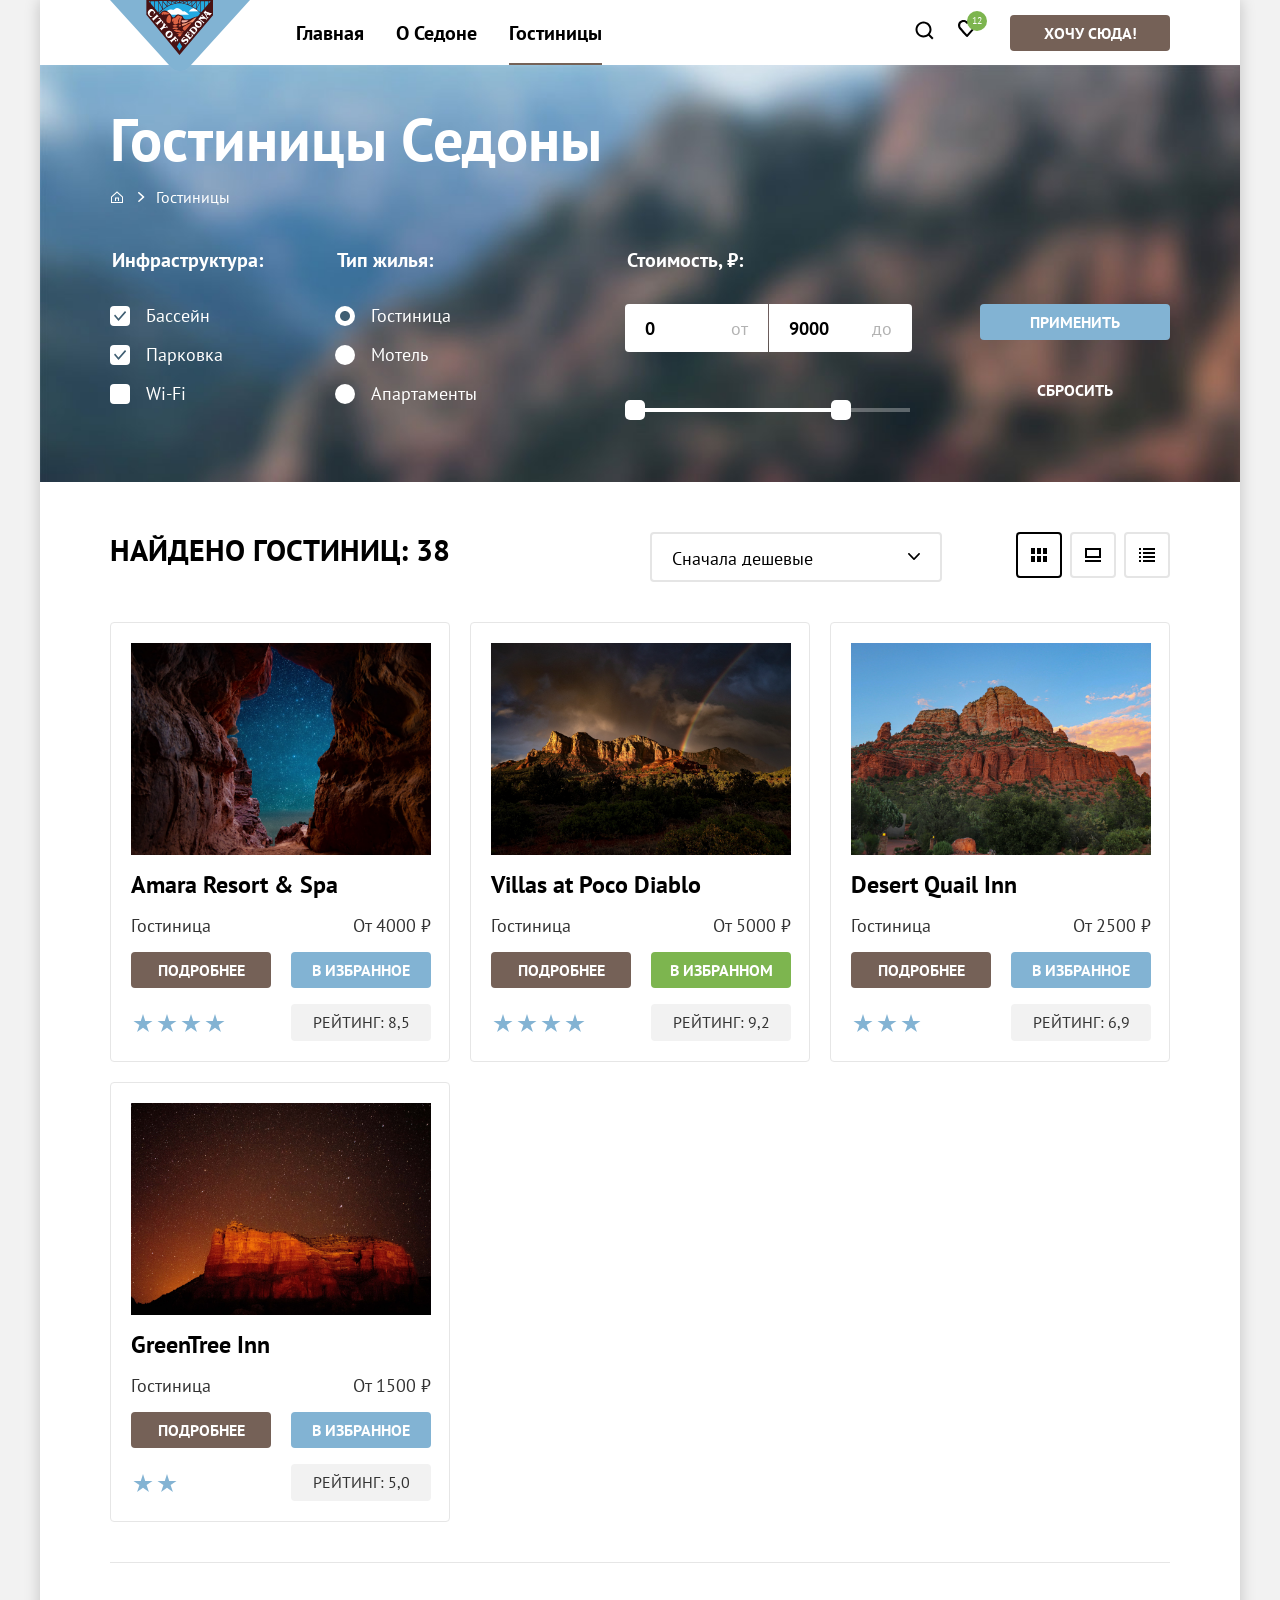
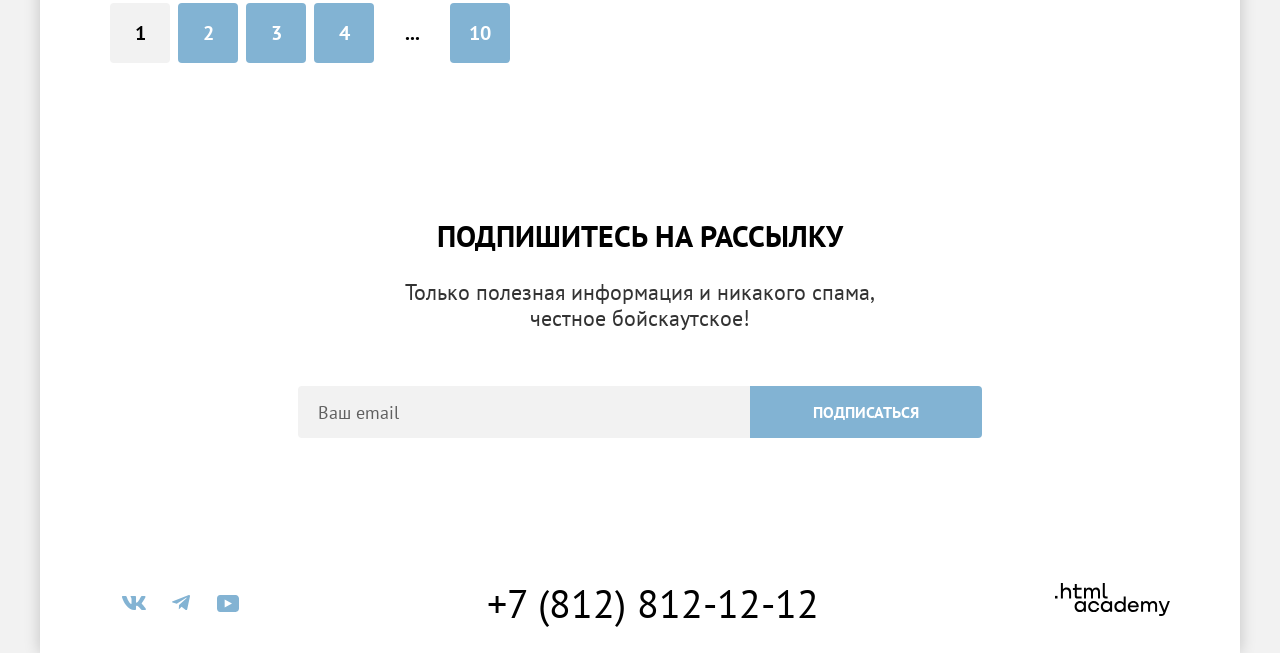
==== commit df3304c1: "рефакторинг инпутов в форме" ====
--- a/catalog.html
+++ b/catalog.html
@@ -78,37 +78,31 @@
               <fieldset class="filter-fieldset">
                 <legend class="filter-title">Инфраструктура:</legend>
                 <label class="filter-label">
-                  <input class="visually-hidden filter-input" type="checkbox" name="pool" checked>
-                  <span class="filter-mark"></span>
-                  <span class="filter-text">Бассейн</span>
-                </label>
-                <label class="filter-label">
-                  <input class="visually-hidden filter-input" type="checkbox" name="parking" checked>
-                  <span class="filter-mark"></span>
-                  <span class="filter-text">Парковка</span>
-                </label>
-                <label class="filter-label">
-                  <input class="visually-hidden filter-input" type="checkbox" name="wi-fi">
-                  <span class="filter-mark"></span>
-                  <span class="filter-text">Wi-Fi</span>
+                  <input class="filter-input" type="checkbox" name="pool" checked>
+                  Бассейн
+                </label>
+                <label class="filter-label">
+                  <input class="filter-input" type="checkbox" name="parking" checked>
+                  Парковка
+                </label>
+                <label class="filter-label">
+                  <input class="filter-input" type="checkbox" name="wi-fi">
+                  Wi-Fi
                 </label>
               </fieldset>
               <fieldset class="filter-fieldset">
                 <legend class="filter-title">Тип жилья:</legend>
                 <label class="filter-label">
-                  <input class="visually-hidden filter-input" type="radio" name="apartment-type" value="hotel" checked>
-                  <span class="filter-mark"></span>
-                  <span class="filter-text">Гостиница</span>
-                </label>
-                <label class="filter-label">
-                  <input class="visually-hidden filter-input" type="radio" name="apartment-type" value="motel">
-                  <span class="filter-mark"></span>
-                  <span class="filter-text">Мотель</span>
-                </label>
-                <label class="filter-label">
-                  <input class="visually-hidden filter-input" type="radio" name="apartment-type" value="apartments">
-                  <span class="filter-mark"></span>
-                  <span class="filter-text">Апартаменты</span>
+                  <input class="filter-input" type="radio" name="apartment-type" value="hotel" checked>
+                  Гостиница
+                </label>
+                <label class="filter-label">
+                  <input class="filter-input" type="radio" name="apartment-type" value="motel">
+                  Мотель
+                </label>
+                <label class="filter-label">
+                  <input class="filter-input" type="radio" name="apartment-type" value="apartments">
+                  Апартаменты
                 </label>
               </fieldset>
               <fieldset class="filter-fieldset filter-range">
@@ -116,12 +110,13 @@
                 <div class="range-inputs">
                   <label class="range-label">
                     <span class="filter-text">от</span>
-                    <input class="range-input" type="number" name="price-from" value="0" min="0" max="10000" step="100">
+                    <input class="range-input" type="number" name="price-from" value="0" min="0" max="10000" step="100"
+                      placeholder="0">
                   </label>
                   <label class="range-label">
                     <span class="filter-text">до</span>
-                    <input class="range-input" type="number" name="price-to" value="9000" min="0" max="10000"
-                      step="100">
+                    <input class="range-input" type="number" name="price-to" value="9000" min="0" max="10000" step="100"
+                      placeholder="0">
                   </label>
                 </div>
                 <div class="range-scale">
--- a/style/style.css
+++ b/style/style.css
@@ -637,15 +637,21 @@
   cursor: not-allowed;
 }
 
-.filter-mark {
+.filter-input {
+  appearance: none;
   width: 20px;
   height: 20px;
+  margin: 0;
   margin-right: 16px;
-  background-color: #ffffff;
+  background: #ffffff;
   border-radius: 4px;
 }
 
-.filter-input[type="checkbox"]:checked + .filter-mark::before {
+.filter-input[type="radio"] {
+  border-radius: 50%;
+}
+
+.filter-input[type="checkbox"]:checked::before {
   content: "";
   display: block;
   width: 20px;
@@ -655,11 +661,7 @@
   background-position: center;
 }
 
-.filter-input[type="radio"] + .filter-mark {
-  border-radius: 50%;
-}
-
-.filter-input[type="radio"]:checked + .filter-mark::before {
+.filter-input[type="radio"]:checked:before {
   content: "";
   display: block;
   width: 20px;
@@ -667,6 +669,11 @@
   background-image: url("../images/icons/round.svg");
   background-repeat: no-repeat;
   background-position: center;
+}
+
+.filter-input:focus-visible {
+  outline: 2px solid #000000;
+  outline-offset: 2px;
 }
 
 /* Range-scale in Filter section */
@@ -850,6 +857,7 @@
   padding: 14px 20px;
   font: inherit;
   border-radius: 4px;
+  background-color: transparent;
   border: 2px solid #e5e5e5;
   background-image: url("../images/icons/select-arrow-down.svg");
   background-repeat: no-repeat;
@@ -1164,3 +1172,314 @@
 .footer-developer:active .developer-icon {
   color: rgba(117, 97, 87, 0.3);
 }
+
+/* Modal */
+
+.modal-container {
+  position: fixed;
+  top: 0;
+  left: 0;
+  display: flex;
+  width: 100%;
+  height: 100%;
+  background-color: rgba(242, 242, 242, 0.8);
+  z-index: 10;
+}
+
+.modal-container-close {
+  display: none;
+}
+
+.modal-search {
+  position: relative;
+  margin: auto;
+  width: 717px;
+  padding: 64px 70px;
+  background-color: #ffffff;
+  border-radius: 30px;
+  box-shadow: 0 25px 50px 0 rgba(0, 0, 0, 0.15);
+}
+
+.modal-close-button {
+  position: absolute;
+  top: 64px;
+  right: 52px;
+  margin: 0;
+  padding: 0;
+  width: 52px;
+  height: 52px;
+  border: none;
+  border-radius: 50%;
+  background-color: #f2f2f2;
+  cursor: pointer;
+}
+
+.modal-close-button::before {
+  content: "";
+  display: block;
+  width: 14px;
+  height: 14px;
+  margin: auto;
+  background-image: url("../images/icons/close.svg");
+  background-repeat: no-repeat;
+  background-position: center;
+}
+
+.modal-close-button:hover {
+  background-color: #e5e5e5;
+}
+
+.modal-close-button:active {
+  background-color: #e5e5e5;
+}
+
+.modal-close-button:active::before {
+  opacity: 0.3;
+}
+
+.modal-title {
+  padding-right: 50px;
+  margin-bottom: 64px;
+  text-align: left;
+}
+
+.modal-form {
+  display: grid;
+  grid-template-columns: 247px 242px;
+  column-gap: 88px;
+}
+
+.modal-wrapper-dates {
+  grid-column: 1/-1;
+  display: grid;
+  grid-template-columns: 137px 1fr;
+  grid-template-rows: 48px minmax(21px, auto);
+  row-gap: 4px;
+  margin: 0;
+  margin-bottom: 23px;
+  padding: 0;
+}
+
+.modal-label {
+  align-self: center;
+  font-weight: 700;
+  font-size: 20px;
+  line-height: 24px;
+}
+
+.modal-label-icon {
+  position: relative;
+}
+
+.modal-input {
+  font-family: inherit;
+  font-weight: 700;
+  font-size: 18px;
+  line-height: 20px;
+  background-color: #f2f2f2;
+  border: none;
+  border-radius: 4px;
+}
+
+.modal-input:not(.modal-quantity-input):hover {
+  background-color: #e5e5e5;
+}
+
+.modal-input-date {
+  padding: 12px 60px 12px 20px;
+  background-image: url("../images/icons/calendar.svg");
+  background-repeat: no-repeat;
+  background-position: right 20px center;
+}
+
+.modal-message {
+  grid-column: 2/-1;
+  padding-left: 21px;
+  font-weight: 400;
+  font-size: 16px;
+  line-height: 21px;
+  color: #333333;
+}
+
+.modal-message-error {
+  color: #ff5757;
+}
+
+.modal-wrapper-quantity {
+  display: grid;
+  grid-template-columns: auto 111px;
+  grid-template-rows: 48px;
+  margin: 0;
+  padding: 0;
+}
+
+.modal-counter {
+  display: grid;
+  grid-template-columns: 40px 31px 40px;
+}
+
+.modal-quantity-input {
+  padding: 10px 2px;
+  text-align: center;
+  border-radius: 0;
+  -moz-appearance: textfield;
+  appearance: textfield;
+}
+
+.modal-quantity-input::-webkit-outer-spin-button,
+.modal-quantity-input::-webkit-inner-spin-button {
+  -webkit-appearance: none;
+  appearance: none;
+  margin: 0;
+}
+
+.modal-quantity-input:focus-visible {
+  outline: none;
+}
+
+.modal-counter:has(.modal-quantity-input:focus-visible) {
+  outline: 2px solid #000000;
+  outline-offset: 2px;
+  border-radius: 4px;
+
+}
+
+.modal-counter-button {
+  position: relative;
+  display: flex;
+  align-items: center;
+  justify-content: center;
+  width: 20px;
+  height: 20px;
+  margin: auto;
+  padding: 0;
+  border: none;
+  background-color: transparent;
+  cursor: pointer;
+  z-index: 1;
+}
+
+.modal-counter-button::before {
+  content: "";
+  display: block;
+  position: absolute;
+  inset: -14px -10px;
+  background-color: #f2f2f2;
+  z-index: -1;
+}
+
+.modal-counter-button-minus::before {
+  border-top-left-radius: 4px;
+  border-bottom-left-radius: 4px;
+}
+
+.modal-counter-button-minus::after {
+  content: "";
+  display: block;
+  width: 20px;
+  height: 20px;
+  background-image: url("../images/icons/minus.svg");
+  background-repeat: no-repeat;
+  opacity: 0.3;
+}
+
+.modal-counter-button-plus::before {
+  border-top-right-radius: 4px;
+  border-bottom-right-radius: 4px;
+}
+
+.modal-counter-button-plus::after {
+  content: "";
+  display: block;
+  width: 20px;
+  height: 20px;
+  background-image: url("../images/icons/plus.svg");
+  background-repeat: no-repeat;
+  opacity: 0.3;
+}
+
+.modal-counter-button-plus:hover::after {
+  opacity: 1;
+}
+
+.modal-counter-button-plus:active::after {
+  opacity: 0.2;
+}
+
+.modal-counter-button-minus:hover::after {
+  opacity: 1;
+}
+
+.modal-counter-button-minus:active::after {
+  opacity: 0.2;
+}
+
+.modal-button {
+  grid-column: 1/-1;
+  min-height: 60px;
+  margin-top: 48px;
+  font-family: inherit;
+  font-size: 20px;
+  line-height: 24px;
+  border-radius: 10px;
+  cursor: pointer;
+}
+
+.tooltip {
+  position: absolute;
+  margin-left: 10px;
+  width: 26px;
+  height: 26px;
+}
+
+.tooltip-toggle {
+  border: none;
+  background-color: transparent;
+  padding: 0;
+  margin: 0;
+  display: block;
+}
+
+.tooltip-icon {
+  width: 100%;
+  height: 100%;
+  display: block;
+}
+
+.tooltip-text {
+  display: none;
+  position: absolute;
+  top: 100%;
+  left: 50%;
+  transform: translateX(-50%);
+  width: 256px;
+  margin-top: 15px;
+  padding: 15px 18px 22px 18px;
+  font-weight: 400;
+  font-size: 16px;
+  line-height: 20px;
+  color: #ffffff;
+  background-color: #333333;
+  box-shadow: 0 15px 30px 0 rgba(0, 0, 0, 0.3);
+  border-radius: 10px;
+  z-index: 1;
+}
+
+.tooltip-text::after {
+  content: "";
+  display: none;
+  position: absolute;
+  left: 50%;
+  top: -9px;
+  transform: translateX(-50%);
+  width: 19px;
+  height: 9px;
+  background-image: url("../images/icons/tooltip-arrow.svg");
+}
+
+.tooltip-toggle:hover + .tooltip-text,
+.tooltip-toggle:focus + .tooltip-text,
+.tooltip-toggle:hover ~ .tooltip-text::after,
+.tooltip-toggle:focus ~ .tooltip-text::after {
+  display: block;
+}
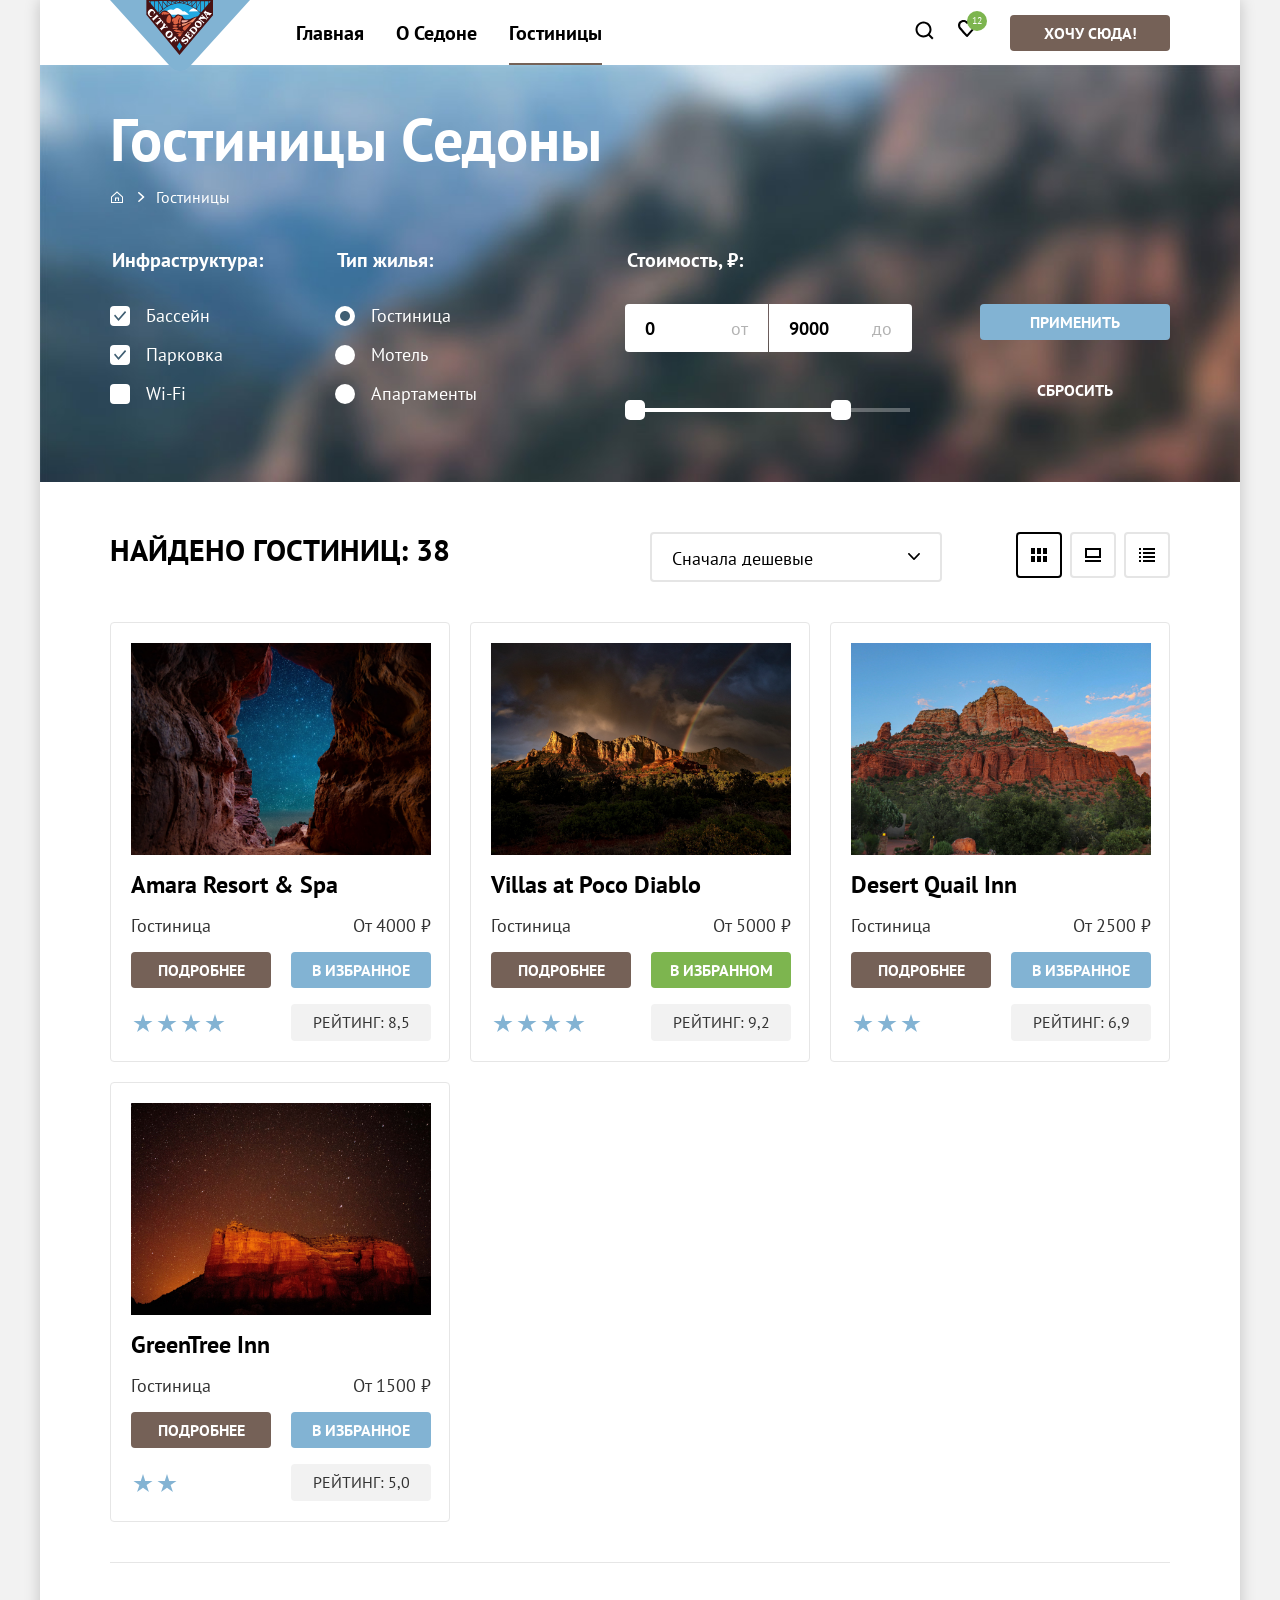
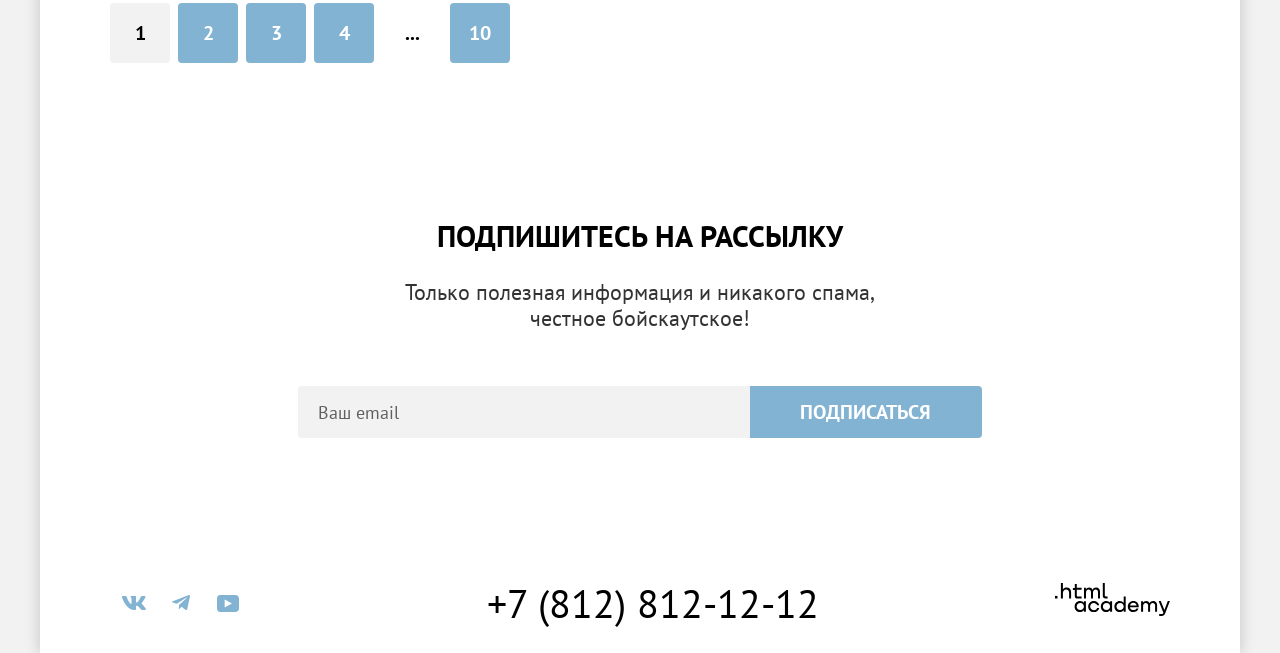
==== commit 27594c45: "вносят мелкие исправления по критериям" ====
--- a/catalog.html
+++ b/catalog.html
@@ -312,7 +312,7 @@
         <a class="phone" href="tel:+78128121212">+7 (812) 812-12-12</a>
         <a class="footer-developer" href="https://htmlacademy.ru/">
           <svg class="developer-icon" aria-hidden="true" focusable="false" width="115" height="33" viewBox="0 0 115 33"
-            fill="currentColor" xmlns="http://www.w3.org/2000/svg">
+            fill="currentColor" xmlns="http://www.w3.org/2000/svg" role="img" aria-label="Разработано HTML-Академией">
             <path d="M0 12.9V15.5H2.5V12.9H0Z" />
             <path
               d="M11.6 4.5C10 4.5 8.8 5.2 8 6.2H7.9V0H5.9V15.5H7.9V10.2C7.9 8.1 9.2 6.6 11.2 6.6C13 6.6 14.1 8 14.1 9.8V15.5H16.1V9.4C16.2 6.4 14.3 4.5 11.6 4.5Z" />
--- a/style/style.css
+++ b/style/style.css
@@ -511,10 +511,11 @@
   opacity: 0.1;
 }
 
-
 .subscribe-button {
   min-width: 232px;
   min-height: 52px;
+  font-size: 20px;
+  line-height: 36px;
   border-radius: 0 4px 4px 0;
   cursor: pointer;
 }
@@ -777,6 +778,11 @@
 .range-thumb:active {
   border: 3px solid #83b3d3;
   box-shadow: 0 4px 10px 0 rgba(0, 0, 0, 0.25);
+}
+
+.range-thumb:disabled {
+  background-color: #999999;
+  cursor: not-allowed;
 }
 
 .range-thumb-min {
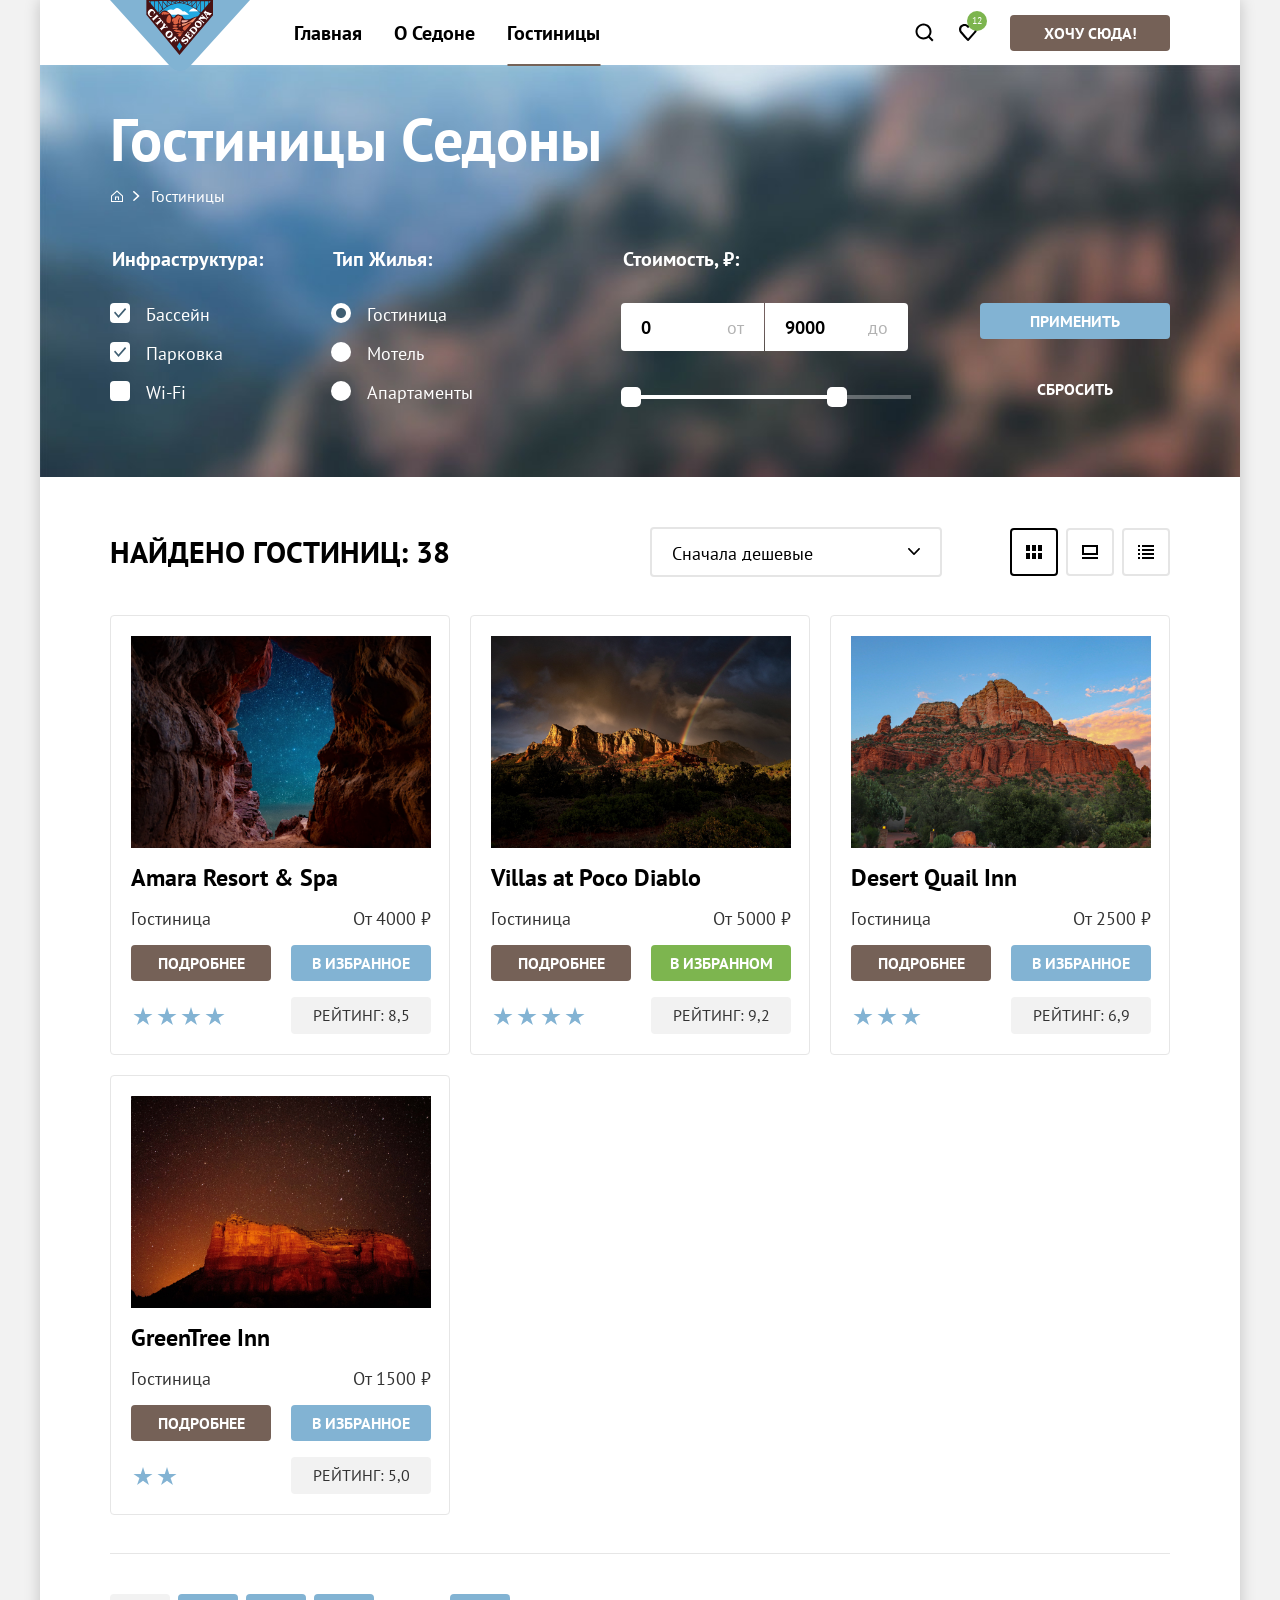
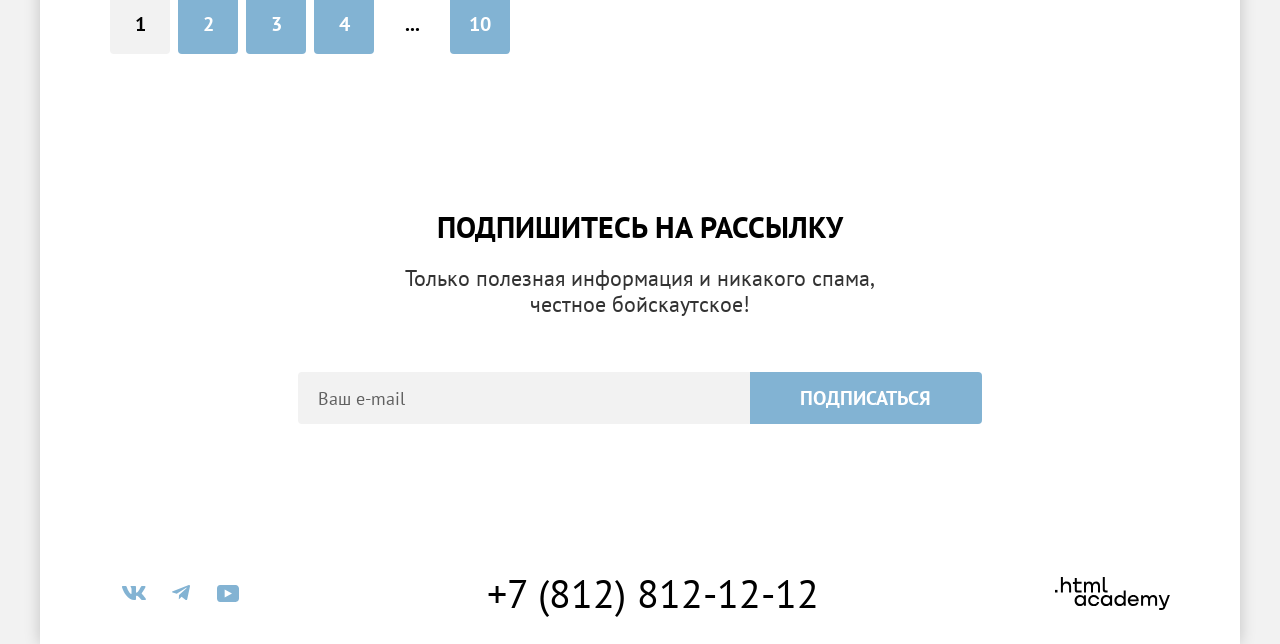
==== commit f5cc4fb8: "вносит мелкие исправления по pixel perfect" ====
--- a/catalog.html
+++ b/catalog.html
@@ -75,7 +75,7 @@
           <section class="filter">
             <h2 class="visually-hidden">Фильтр для поиска гостиниц</h2>
             <form class="filter-form" action="https://echo.htmlacademy.ru/" method="get">
-              <fieldset class="filter-fieldset">
+              <fieldset class="filter-fieldset filter-infrastructure">
                 <legend class="filter-title">Инфраструктура:</legend>
                 <label class="filter-label">
                   <input class="filter-input" type="checkbox" name="pool" checked>
@@ -90,8 +90,8 @@
                   Wi-Fi
                 </label>
               </fieldset>
-              <fieldset class="filter-fieldset">
-                <legend class="filter-title">Тип жилья:</legend>
+              <fieldset class="filter-fieldset filter-living">
+                <legend class="filter-title">Тип Жилья:</legend>
                 <label class="filter-label">
                   <input class="filter-input" type="radio" name="apartment-type" value="hotel" checked>
                   Гостиница
@@ -265,7 +265,7 @@
             <form class="subscribe-form" action="https://echo.htmlacademy.ru/" method="post">
               <label>
                 <span class="visually-hidden">Введите данные:</span>
-                <input class="subscribe-input" type="email" name="email" id="subscribe-email" placeholder="Ваш email"
+                <input class="subscribe-input" type="email" name="email" id="subscribe-email" placeholder="Ваш e-mail"
                   required>
               </label>
               <button class="button button-second subscribe-button" type="submit">Подписаться</button>
@@ -311,8 +311,9 @@
         </ul>
         <a class="phone" href="tel:+78128121212">+7 (812) 812-12-12</a>
         <a class="footer-developer" href="https://htmlacademy.ru/">
+          <span class="visually-hidden">Разработано HTML-Академией</span>
           <svg class="developer-icon" aria-hidden="true" focusable="false" width="115" height="33" viewBox="0 0 115 33"
-            fill="currentColor" xmlns="http://www.w3.org/2000/svg" role="img" aria-label="Разработано HTML-Академией">
+            fill="currentColor" xmlns="http://www.w3.org/2000/svg">
             <path d="M0 12.9V15.5H2.5V12.9H0Z" />
             <path
               d="M11.6 4.5C10 4.5 8.8 5.2 8 6.2H7.9V0H5.9V15.5H7.9V10.2C7.9 8.1 9.2 6.6 11.2 6.6C13 6.6 14.1 8 14.1 9.8V15.5H16.1V9.4C16.2 6.4 14.3 4.5 11.6 4.5Z" />
--- a/style/style.css
+++ b/style/style.css
@@ -53,11 +53,12 @@
   width: 1px;
   height: 1px;
   margin: -1px;
-  padding: 0;
   border: 0;
+  padding: 0;
+  white-space: nowrap;
+  clip-path: inset(100%);
   clip: rect(0 0 0 0);
   overflow: hidden;
-
 }
 
 .button {
@@ -67,9 +68,9 @@
   font-weight: 700;
   font-size: 16px;
   line-height: 20px;
-  color: #ffffff;
   text-align: center;
   text-decoration: none;
+  color: #ffffff;
   border: none;
   text-transform: uppercase;
   border-radius: 4px;
@@ -79,47 +80,32 @@
   background-color: #756157;
 }
 
-.button-basic:hover {
-  background-color: #615048;
-}
-
+.button-basic:hover,
 .button-basic:focus-visible {
   background-color: #615048;
 }
 
-.button-basic:active {
-  color: rgba(255, 255, 255, 0.3);
-}
-
 .button-second {
   background-color: #82b3d3;
 }
 
-.button-second:hover {
-  background-color: #68a2ca;
-}
-
+.button-second:hover,
 .button-second:focus-visible {
   background-color: #68a2ca;
 }
 
-.button-second:active {
-  color: rgba(255, 255, 255, 0.3);
-}
-
 .button-select {
   background-color: #7db54f;
 }
 
-.button-select:hover {
-  background-color: #6c9e42;
-}
-
+.button-select:hover,
 .button-select:focus-visible {
   background-color: #6c9e42;
 }
 
-.button-select:active {
+.button-select:active,
+.button-basic:active,
+.button-second:active {
   color: rgba(255, 255, 255, 0.3);
 }
 
@@ -140,11 +126,12 @@
 }
 
 .nav-logo {
-  display: block;
-  width: 140px;
   position: relative;
   z-index: 1;
-  margin-right: 30px;
+  display: block;
+  flex-shrink: 0;
+  width: 140px;
+  margin-right: 28px;
   margin-bottom: -10px;
   transition: transform 0.3s ease-out;
 }
@@ -168,28 +155,30 @@
 }
 
 .nav-link {
-  display: block;
+  position: relative;
+  display: block;
+  max-width: 150px;
   padding: 20px 16px;
   font-weight: 700;
   font-size: 20px;
   line-height: 24px;
   text-align: center;
+  text-decoration: none;
   color: #000000;
-  text-decoration: none;
-}
-
-.nav-link-current {
-  text-decoration: underline;
-  text-decoration-color: #756257;
-  text-underline-offset: 18px;
-  text-decoration-thickness: 2px;
-  text-underline-position: under;
-}
-
-.nav-link:not(.nav-link-current):hover {
-  color: #756157;
-}
-
+}
+
+.nav-link-current::after {
+  position: absolute;
+  left: 50%;
+  bottom: -1px;
+  width: calc(100% - 32px);
+  height: 2px;
+  transform: translateX(-50%);
+  background-color: #756257;
+  content: "";
+}
+
+.nav-link:not(.nav-link-current):hover,
 .nav-link:not(.nav-link-current):focus-visible {
   color: #756157;
 }
@@ -206,28 +195,31 @@
   display: flex;
   min-width: 44px;
   min-height: 65px;
-  padding-left: 12px;
-  padding-right: 12px;
+}
+
+.nav-link-search {
+  padding: 22px 12px;
 }
 
 .nav-link-fav {
   position: relative;
+  padding: 24px 13px 23px;
 }
 
 .fav-counter {
+  position: absolute;
+  top: 11px;
+  right: 3px;
   display: flex;
   justify-content: center;
   align-items: center;
   width: 20px;
   height: 20px;
-  position: absolute;
-  top: 11px;
-  right: 3px;
   font-weight: 400;
   font-size: 10px;
   line-height: 10px;
+  text-align: center;
   color: #ffffff;
-  text-align: center;
   background-color: #7db54f;
   border-radius: 10px;
 }
@@ -241,13 +233,13 @@
 
 .title {
   margin: 0;
-  margin-bottom: 25px;
+  margin-bottom: 20px;
   font-weight: 700;
   font-size: 30px;
   line-height: 36px;
   text-align: center;
+  text-transform: uppercase;
   color: #000000;
-  text-transform: uppercase;
 }
 
 .text {
@@ -258,8 +250,9 @@
 }
 
 .hero {
-  display: flex;
+  /* display: flex; */
   height: 485px;
+  padding: 51px;
   color: #ffffff;
   background-color: #a9bfcc;
   background-image: url("../images/index-hero-background.jpg");
@@ -270,7 +263,8 @@
 
 .hero-img {
   display: block;
-  margin: auto;
+  height: fit-content;
+  margin: 0 auto;
 }
 
 .advantages,
@@ -280,10 +274,14 @@
 
 .advantages-content {
   max-width: 700px;
-  padding: 70px 0;
+  padding: 68px 0 90px;
   margin: 0 auto;
 }
 
+.advantages-content .title {
+  margin-bottom: 25px;
+}
+
 .advantages-list {
   display: flex;
   flex-wrap: wrap;
@@ -294,22 +292,22 @@
 
 .advantages-title {
   margin: 0;
-  margin-bottom: 32px;
+  margin-bottom: 30px;
   font-weight: 700;
   font-size: 24px;
   line-height: 28px;
   text-align: center;
+  text-transform: uppercase;
   color: #000000;
-  text-transform: uppercase;
 }
 
 .advantages-title::after {
-  content: "";
   display: block;
   margin: 30px auto 0;
   width: 60px;
   height: 2px;
   background-color: rgba(0, 0, 0, 0.3);
+  content: "";
 }
 
 .advantages-item-big .advantages-title::after {
@@ -346,7 +344,7 @@
   justify-content: center;
   align-items: center;
   width: 400px;
-  min-height: 400px;
+  min-height: 385px;
   padding: 25px 85px;
   background-color: rgba(131, 179, 211, 0.12);
 }
@@ -361,8 +359,8 @@
 
 .service-content {
   max-width: 700px;
-  padding: 65px 0;
   margin: 0 auto;
+  padding: 64px 0;
 }
 
 .service-title {
@@ -373,8 +371,8 @@
   font-size: 24px;
   line-height: 28px;
   text-align: center;
+  text-transform: uppercase;
   color: #000000;
-  text-transform: uppercase;
 }
 
 .service-text {
@@ -395,9 +393,9 @@
   flex-direction: column;
   justify-content: center;
   align-items: center;
+  width: 400px;
+  min-height: 385px;
   padding: 25px 85px;
-  width: 400px;
-  min-height: 400px;
   background-color: rgba(131, 179, 211, 0.2);
 }
 
@@ -415,21 +413,23 @@
 }
 
 .service-item-food::before {
-  content: "";
   display: block;
   width: 75px;
   height: 72px;
   background-image: url("../images/icons/food.svg");
   background-repeat: no-repeat;
+  content: "";
 }
 
 .service-item-souvenirs::before {
+  display: block;
+  width: 75px;
+  height: 76px;
+  margin-top: -3px;
+  margin-left: 10px;
+  background-image: url("../images/icons/present.svg");
+  background-repeat: no-repeat;
   content: "";
-  display: block;
-  width: 75px;
-  height: 80px;
-  background-image: url("../images/icons/present.svg");
-  background-repeat: no-repeat;
 }
 
 .search {
@@ -474,8 +474,8 @@
 
 .subscribe-form {
   display: grid;
+  grid-template-columns: auto min-content;
   width: 684px;
-  grid-template-columns: auto min-content;
   margin-top: 55px;
 }
 
@@ -533,41 +533,42 @@
 
 .main-title {
   margin: 0;
-  margin-bottom: 8px;
+  margin-bottom: 7px;
   font-size: 60px;
   line-height: 78px;
 }
 
 .main-header-list {
+  display: flex;
+  align-items: center;
   margin: 0;
   margin-bottom: 40px;
   padding: 0;
-  display: flex;
-  align-items: center;
   list-style-type: none;
 }
 
 .main-header-item {
   position: relative;
   padding-right: 18px;
-  margin-right: 10px;
+  margin-right: 5px;
 }
 
 .main-header-item:not(:last-child)::after {
-  content: "";
+  position: absolute;
+  right: 5px;
+  top: 50%;
   display: block;
   width: 8px;
   height: 10px;
-  position: absolute;
-  right: 0;
-  top: 50%;
+  background-image: url("../images/icons/breadcrumb-arrow.svg");
+  background-repeat: no-repeat;
   transform: translateY(-50%);
-  background-image: url("../images/icons/breadcrumb-arrow.svg");
-  background-repeat: no-repeat;
+  content: "";
 }
 
 .breadcrumbs {
   margin: 0;
+  margin-right: 5px;
   padding: 0;
   font-size: 16px;
   line-height: 21px;
@@ -576,8 +577,8 @@
 }
 
 .breadcrumbs-home {
-  display: block;
   box-sizing: content-box;
+  display: block;
   width: 13px;
   height: 15px;
   padding: 8px;
@@ -612,17 +613,25 @@
 .filter-fieldset {
   display: flex;
   flex-direction: column;
-  margin: 0;
-  margin-right: 70px;
-  padding: 0;
   min-width: 150px;
   min-height: 157px;
+  margin: 0;
+  padding: 0;
   border: none;
 }
 
+.filter-infrastructure {
+  margin-right: 66px;
+}
+
+.filter-living {
+  margin-right: 70px;
+}
+
 .filter-label {
-  display: flex;
-  align-items: center;
+  display: grid;
+  grid-template-columns: 20px 1fr;
+  column-gap: 16px;
 }
 
 .filter-label:hover {
@@ -643,7 +652,6 @@
   width: 20px;
   height: 20px;
   margin: 0;
-  margin-right: 16px;
   background: #ffffff;
   border-radius: 4px;
 }
@@ -652,24 +660,21 @@
   border-radius: 50%;
 }
 
-.filter-input[type="checkbox"]:checked::before {
-  content: "";
+.filter-input:checked::before {
   display: block;
   width: 20px;
   height: 20px;
+  background-repeat: no-repeat;
+  background-position: center;
+  content: "";
+}
+
+.filter-input[type="checkbox"]:checked::before {
   background-image: url("../images/icons/tick.svg");
-  background-repeat: no-repeat;
-  background-position: center;
-}
-
-.filter-input[type="radio"]:checked:before {
-  content: "";
-  display: block;
-  width: 20px;
-  height: 20px;
+}
+
+.filter-input[type="radio"]:checked::before {
   background-image: url("../images/icons/round.svg");
-  background-repeat: no-repeat;
-  background-position: center;
 }
 
 .filter-input:focus-visible {
@@ -680,6 +685,7 @@
 /* Range-scale in Filter section */
 
 .filter-range {
+  display: block;
   max-width: 290px;
   margin-left: 70px;
 }
@@ -688,7 +694,7 @@
   display: grid;
   grid-template-columns: 143px 1px 143px;
   grid-template-rows: 48px 20px;
-  row-gap: 36px;
+  row-gap: 24px;
 }
 
 .range-label {
@@ -845,19 +851,21 @@
 }
 
 .catalog-content {
-  margin-bottom: 40px;
-  padding: 0;
-  display: flex;
+  display: flex;
+  align-items: center;
+  margin-bottom: 38px;
+  padding: 0;
 }
 
 .catalog-title {
   max-width: 400px;
-  margin: 0;
+  margin-bottom: 0;
   margin-right: 200px;
   text-align: left;
 }
 
 .catalog-select {
+  appearance: none;
   width: 292px;
   height: 50px;
   padding: 14px 20px;
@@ -868,7 +876,6 @@
   background-image: url("../images/icons/select-arrow-down.svg");
   background-repeat: no-repeat;
   background-position: right 20px center;
-  appearance: none;
 }
 
 .catalog-select:not(:disabled):hover {
@@ -883,18 +890,18 @@
 .catalog-view-list {
   display: flex;
   flex-wrap: wrap;
+  max-width: 208px;
   margin: 0;
   margin-left: auto;
   padding: 0;
-  max-width: 208px;
   gap: 8px;
   list-style-type: none;
 }
 
 .view-button {
   display: block;
-  width: 46px;
-  height: 46px;
+  width: 48px;
+  height: 48px;
   border: 2px solid #e5e5e5;
   border-radius: 4px;
   background-repeat: no-repeat;
@@ -933,10 +940,9 @@
 .cards-container {
   display: flex;
   flex-wrap: wrap;
-  padding-bottom: 40px;
   gap: 20px;
+  padding-bottom: 38px;
   border-bottom: 1px solid #e6e6e6;
-
 }
 
 .card {
@@ -945,8 +951,8 @@
   grid-template-rows: 1fr;
   column-gap: 20px;
   row-gap: 16px;
+  width: 340px;
   padding: 20px;
-  width: 340px;
   border: 1px solid #e6e6e6;
   border-radius: 4px;
 }
@@ -1000,10 +1006,10 @@
 }
 
 .card-star {
-  margin: 0;
-  padding: 10px 0;
   width: 140px;
   height: 37px;
+  margin: 0;
+  padding: 10px 0;
   background-image: url("../images/icons/star.svg");
   background-repeat: repeat-x;
   background-position: 0 center;
@@ -1027,8 +1033,8 @@
 }
 
 .card-rate {
-  margin: 0;
   width: 140px;
+  margin: 0;
   padding: 8px 8px;
   font-size: 16px;
   line-height: 20px;
@@ -1058,8 +1064,8 @@
   font-size: 20px;
   line-height: 36px;
   text-align: center;
+  text-decoration: none;
   color: #ffffff;
-  text-decoration: none;
   background-color: #82b3d3;
   border-radius: 4px;
 }
@@ -1105,7 +1111,7 @@
 
 .page-footer {
   display: flex;
-  padding: 40px 70px 30px;
+  padding: 44px 70px 30px;
   background-color: #ffffff;
 }
 
@@ -1150,8 +1156,8 @@
   font-size: 40px;
   line-height: 40px;
   text-align: center;
+  text-decoration: none;
   color: #000000;
-  text-decoration: none;
 }
 
 .phone:hover {
@@ -1164,6 +1170,10 @@
 
 .phone:active {
   color: rgba(117, 97, 87, 0.3);
+}
+
+.footer-developer {
+  padding-top: 4px;
 }
 
 .developer-icon {
@@ -1185,11 +1195,11 @@
   position: fixed;
   top: 0;
   left: 0;
+  z-index: 10;
   display: flex;
   width: 100%;
   height: 100%;
   background-color: rgba(242, 242, 242, 0.8);
-  z-index: 10;
 }
 
 .modal-container-close {
@@ -1198,8 +1208,8 @@
 
 .modal-search {
   position: relative;
+  width: 717px;
   margin: auto;
-  width: 717px;
   padding: 64px 70px;
   background-color: #ffffff;
   border-radius: 30px;
@@ -1210,10 +1220,10 @@
   position: absolute;
   top: 64px;
   right: 52px;
-  margin: 0;
-  padding: 0;
   width: 52px;
   height: 52px;
+  margin: 0;
+  padding: 0;
   border: none;
   border-radius: 50%;
   background-color: #f2f2f2;
@@ -1221,7 +1231,6 @@
 }
 
 .modal-close-button::before {
-  content: "";
   display: block;
   width: 14px;
   height: 14px;
@@ -1229,6 +1238,7 @@
   background-image: url("../images/icons/close.svg");
   background-repeat: no-repeat;
   background-position: center;
+  content: "";
 }
 
 .modal-close-button:hover {
@@ -1352,6 +1362,7 @@
 
 .modal-counter-button {
   position: relative;
+  z-index: 1;
   display: flex;
   align-items: center;
   justify-content: center;
@@ -1362,16 +1373,15 @@
   border: none;
   background-color: transparent;
   cursor: pointer;
-  z-index: 1;
 }
 
 .modal-counter-button::before {
-  content: "";
-  display: block;
   position: absolute;
+  z-index: -1;
+  display: block;
   inset: -14px -10px;
   background-color: #f2f2f2;
-  z-index: -1;
+  content: "";
 }
 
 .modal-counter-button-minus::before {
@@ -1433,31 +1443,31 @@
 
 .tooltip {
   position: absolute;
-  margin-left: 10px;
   width: 26px;
   height: 26px;
+  margin-left: 10px;
 }
 
 .tooltip-toggle {
+  display: block;
+  padding: 0;
+  margin: 0;
   border: none;
   background-color: transparent;
-  padding: 0;
-  margin: 0;
-  display: block;
 }
 
 .tooltip-icon {
+  display: block;
   width: 100%;
   height: 100%;
-  display: block;
 }
 
 .tooltip-text {
-  display: none;
   position: absolute;
   top: 100%;
   left: 50%;
-  transform: translateX(-50%);
+  z-index: 1;
+  display: none;
   width: 256px;
   margin-top: 15px;
   padding: 15px 18px 22px 18px;
@@ -1468,19 +1478,20 @@
   background-color: #333333;
   box-shadow: 0 15px 30px 0 rgba(0, 0, 0, 0.3);
   border-radius: 10px;
-  z-index: 1;
+  transform: translateX(-50%);
+
 }
 
 .tooltip-text::after {
-  content: "";
-  display: none;
   position: absolute;
   left: 50%;
   top: -9px;
-  transform: translateX(-50%);
+  display: none;
   width: 19px;
   height: 9px;
   background-image: url("../images/icons/tooltip-arrow.svg");
+  transform: translateX(-50%);
+  content: "";
 }
 
 .tooltip-toggle:hover + .tooltip-text,
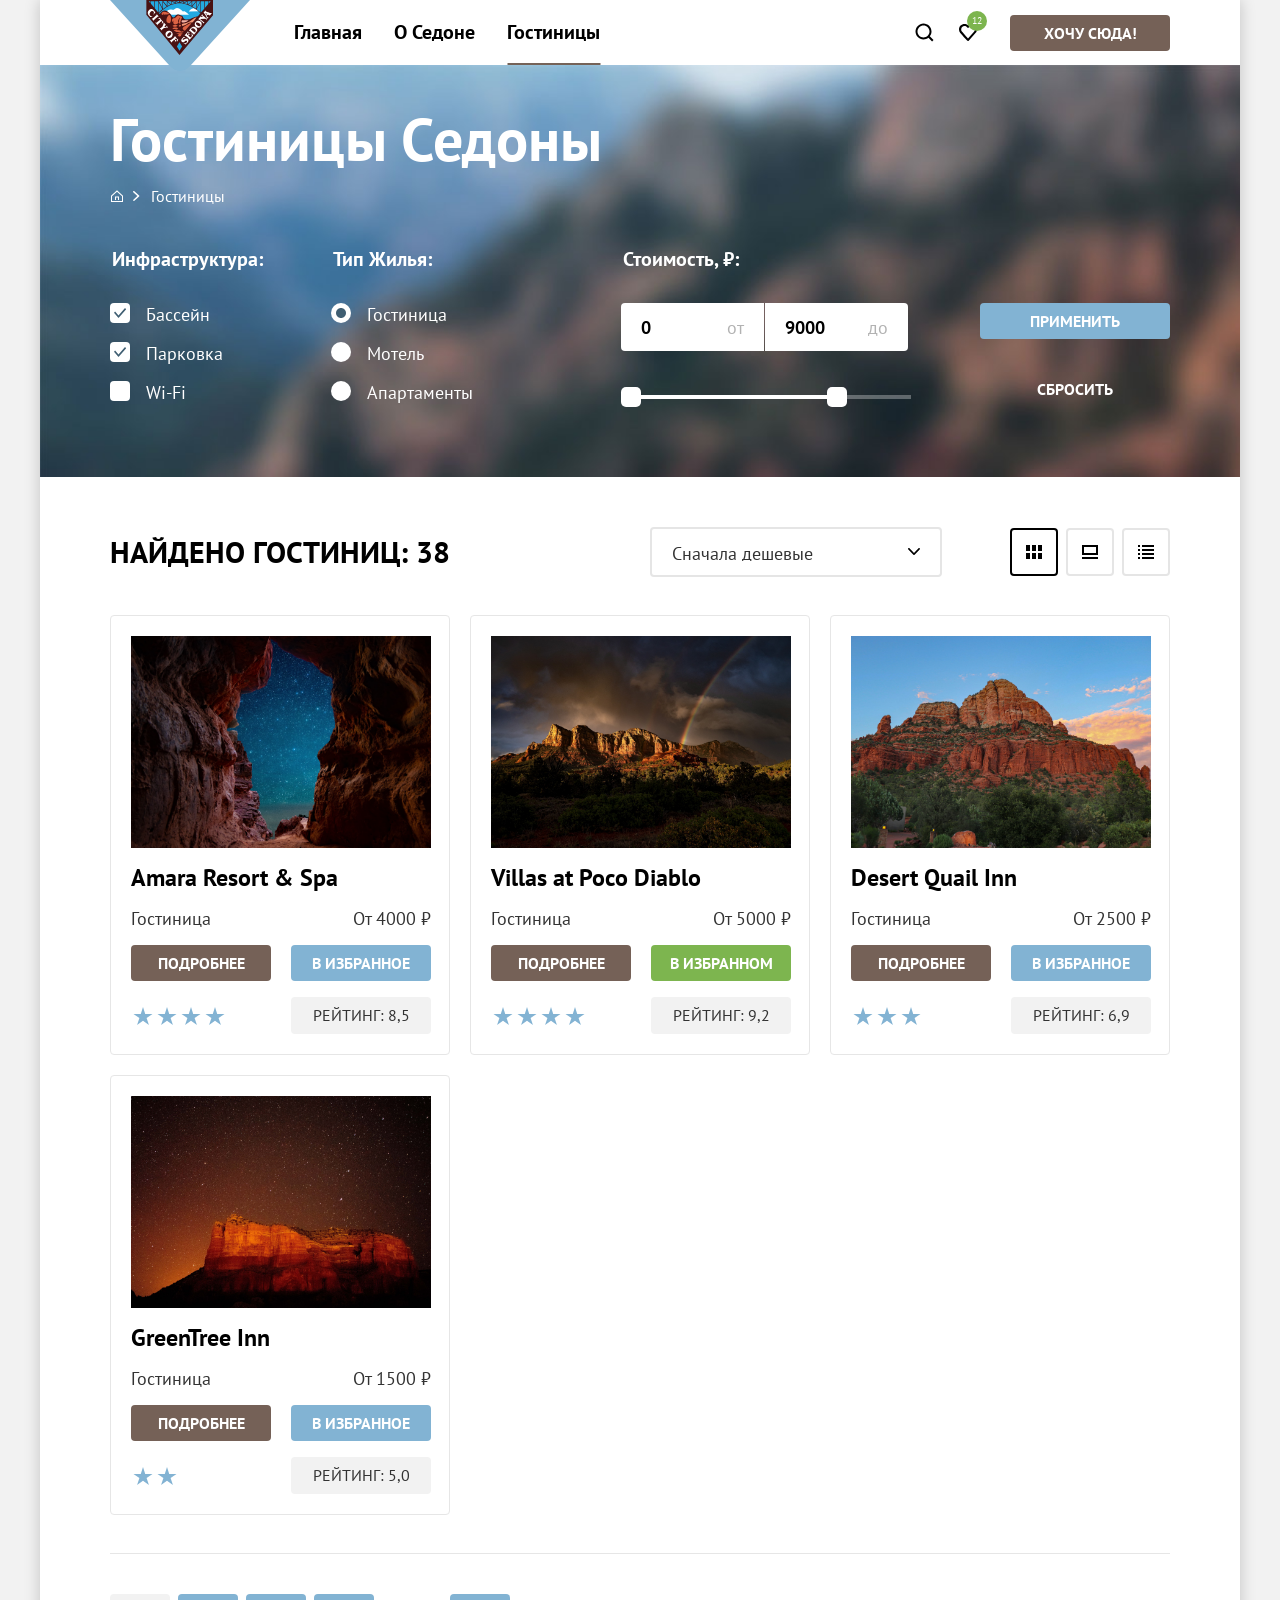
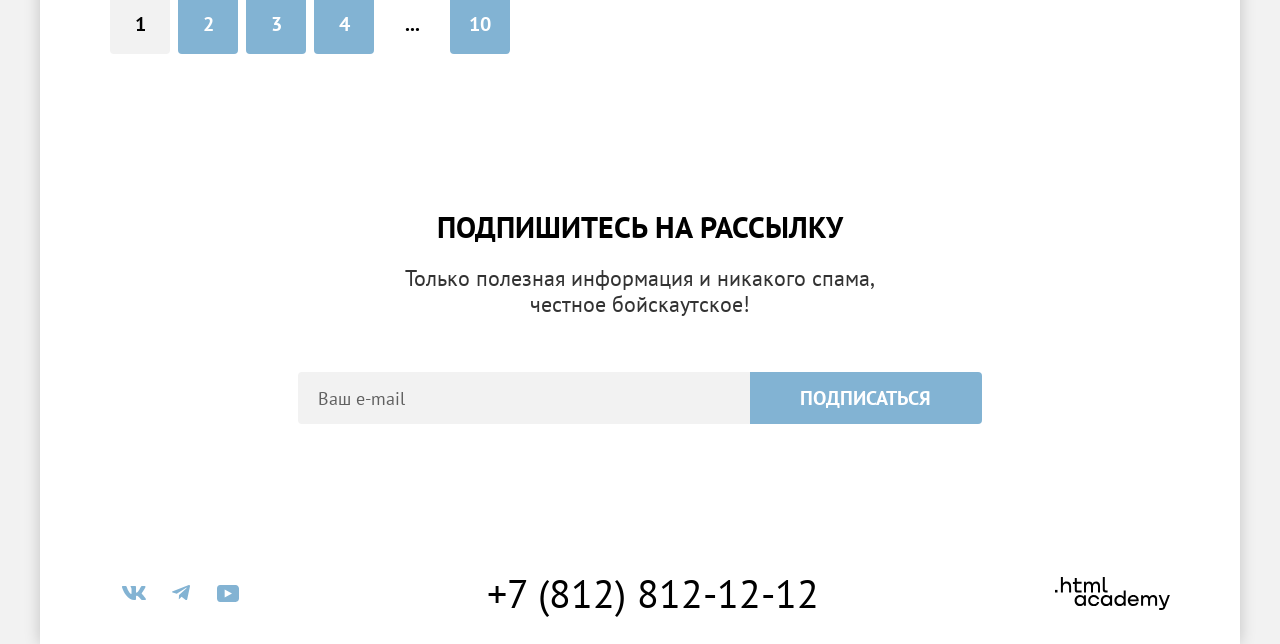
==== commit 51b0e604: "вносит исправления после попытки первой попытки защиты" ====
--- a/catalog.html
+++ b/catalog.html
@@ -12,7 +12,7 @@
 
   <body>
     <div class="page-container">
-      <header class="page-header">
+      <header class="page-header" data-test="header">
         <nav class="nav">
           <a class="nav-logo logo" href="./index.html">
             <img src="./images/logo-sedona.svg" width="140" height="70" alt="Логотип City of Sedona.">
@@ -57,7 +57,7 @@
           </ul>
         </nav>
       </header>
-      <main class="page-main">
+      <main class="page-main" data-test="main">
         <div class="main-top-containter">
           <h1 class="main-title">Гостиницы Седоны</h1>
           <header class="main-header">
@@ -72,7 +72,7 @@
               </li>
             </ul>
           </header>
-          <section class="filter">
+          <section class="filter" data-test="filter">
             <h2 class="visually-hidden">Фильтр для поиска гостиниц</h2>
             <form class="filter-form" action="https://echo.htmlacademy.ru/" method="get">
               <fieldset class="filter-fieldset filter-infrastructure">
@@ -137,7 +137,7 @@
             </form>
           </section>
         </div>
-        <section class="catalog">
+        <section class="catalog" data-test="catalog">
           <h2 class="visually-hidden">Результаты поиска</h2>
           <div class="catalog-content">
             <p class="catalog-title title">Найдено гостиниц:
@@ -257,7 +257,7 @@
             </li>
           </ul>
         </section>
-        <section class="subscribe subscribe-catalog">
+        <section class="subscribe subscribe-catalog" data-test="subscribe">
           <h2 class="visually-hidden">Подписка</h2>
           <div class="subscribe-content">
             <p class="title">Подпишитесь на рассылку</p>
@@ -273,7 +273,7 @@
           </div>
         </section>
       </main>
-      <footer class="page-footer">
+      <footer class="page-footer" data-test="footer">
         <ul class="social-list">
           <li class="social-item">
             <a class="social-link" href="https://vk.ru/htmlacademy">
@@ -310,7 +310,7 @@
           </li>
         </ul>
         <a class="phone" href="tel:+78128121212">+7 (812) 812-12-12</a>
-        <a class="footer-developer" href="https://htmlacademy.ru/">
+        <a class="footer-developer" href="https://htmlacademy.ru/intensive/htmlcss">
           <span class="visually-hidden">Разработано HTML-Академией</span>
           <svg class="developer-icon" aria-hidden="true" focusable="false" width="115" height="33" viewBox="0 0 115 33"
             fill="currentColor" xmlns="http://www.w3.org/2000/svg">
--- a/style/style.css
+++ b/style/style.css
@@ -158,7 +158,7 @@
   position: relative;
   display: block;
   max-width: 150px;
-  padding: 20px 16px;
+  padding: 20px 16px 21px;
   font-weight: 700;
   font-size: 20px;
   line-height: 24px;
@@ -170,7 +170,7 @@
 .nav-link-current::after {
   position: absolute;
   left: 50%;
-  bottom: -1px;
+  bottom: 0;
   width: calc(100% - 32px);
   height: 2px;
   transform: translateX(-50%);
@@ -250,9 +250,8 @@
 }
 
 .hero {
-  /* display: flex; */
-  height: 485px;
-  padding: 51px;
+  height: 484px;
+  padding: 50px;
   color: #ffffff;
   background-color: #a9bfcc;
   background-image: url("../images/index-hero-background.jpg");
@@ -274,7 +273,7 @@
 
 .advantages-content {
   max-width: 700px;
-  padding: 68px 0 90px;
+  padding: 69px 0 90px;
   margin: 0 auto;
 }
 
@@ -346,11 +345,11 @@
   width: 400px;
   min-height: 385px;
   padding: 25px 85px;
+  background-color: rgba(131, 179, 211, 0.2);
+}
+
+.advantages-item:nth-child(even) {
   background-color: rgba(131, 179, 211, 0.12);
-}
-
-.advantages-item:nth-child(even) {
-  background-color: rgba(131, 179, 211, 0.2);
 }
 
 .advantages-item-big > .advantages-title {
@@ -540,6 +539,7 @@
 
 .main-header-list {
   display: flex;
+  flex-wrap: wrap;
   align-items: center;
   margin: 0;
   margin-bottom: 40px;
@@ -725,13 +725,11 @@
   font-weight: 700;
   font-size: 18px;
   border: none;
-  -moz-appearance: textfield;
   appearance: textfield;
 }
 
 .range-input::-webkit-outer-spin-button,
 .range-input::-webkit-inner-spin-button {
-  -webkit-appearance: none;
   appearance: none;
   margin: 0;
 }
@@ -868,8 +866,9 @@
   appearance: none;
   width: 292px;
   height: 50px;
-  padding: 14px 20px;
+  padding: 14px 48px 14px 20px;
   font: inherit;
+  color: inherit;
   border-radius: 4px;
   background-color: transparent;
   border: 2px solid #e5e5e5;
@@ -1193,13 +1192,14 @@
 
 .modal-container {
   position: fixed;
-  top: 0;
-  left: 0;
+  inset: 0;
   z-index: 10;
   display: flex;
-  width: 100%;
-  height: 100%;
+  justify-content: center;
+  align-items: center;
+  padding: 20px;
   background-color: rgba(242, 242, 242, 0.8);
+  overflow-y: auto;
 }
 
 .modal-container-close {
@@ -1209,17 +1209,19 @@
 .modal-search {
   position: relative;
   width: 717px;
-  margin: auto;
+  max-width: 100%;
+  max-height: calc(100vh - 40px);
   padding: 64px 70px;
   background-color: #ffffff;
   border-radius: 30px;
   box-shadow: 0 25px 50px 0 rgba(0, 0, 0, 0.15);
+  overflow-y: auto;
 }
 
 .modal-close-button {
   position: absolute;
   top: 64px;
-  right: 52px;
+  left: 613px;
   width: 52px;
   height: 52px;
   margin: 0;
@@ -1269,22 +1271,31 @@
   grid-column: 1/-1;
   display: grid;
   grid-template-columns: 137px 1fr;
-  grid-template-rows: 48px minmax(21px, auto);
+  grid-template-rows: minmax(48px, auto) minmax(21px, auto);
   row-gap: 4px;
   margin: 0;
   margin-bottom: 23px;
+  padding: 0;
+}
+
+.modal-wrapper-quantity {
+  display: grid;
+  grid-template-columns: auto 111px;
+  grid-template-rows: minmax(48px, auto);
+  margin: 0;
   padding: 0;
 }
 
 .modal-label {
   align-self: center;
+  min-width: 0;
+  margin-right: 10px;
+  overflow-wrap: break-word;
+  hyphens: auto;
   font-weight: 700;
   font-size: 20px;
   line-height: 24px;
-}
-
-.modal-label-icon {
-  position: relative;
+  color: #000000;
 }
 
 .modal-input {
@@ -1292,6 +1303,7 @@
   font-weight: 700;
   font-size: 18px;
   line-height: 20px;
+  color: #000000;
   background-color: #f2f2f2;
   border: none;
   border-radius: 4px;
@@ -1321,30 +1333,22 @@
   color: #ff5757;
 }
 
-.modal-wrapper-quantity {
-  display: grid;
-  grid-template-columns: auto 111px;
-  grid-template-rows: 48px;
-  margin: 0;
-  padding: 0;
-}
-
 .modal-counter {
   display: grid;
   grid-template-columns: 40px 31px 40px;
 }
 
 .modal-quantity-input {
+  align-self: center;
+  height: 48px;
   padding: 10px 2px;
   text-align: center;
   border-radius: 0;
-  -moz-appearance: textfield;
   appearance: textfield;
 }
 
 .modal-quantity-input::-webkit-outer-spin-button,
 .modal-quantity-input::-webkit-inner-spin-button {
-  -webkit-appearance: none;
   appearance: none;
   margin: 0;
 }
@@ -1357,7 +1361,6 @@
   outline: 2px solid #000000;
   outline-offset: 2px;
   border-radius: 4px;
-
 }
 
 .modal-counter-button {
@@ -1441,11 +1444,15 @@
   cursor: pointer;
 }
 
+.modal-label-icon {
+  display: flex;
+}
+
 .tooltip {
-  position: absolute;
+  position: relative;
+  flex-shrink: 0;
   width: 26px;
   height: 26px;
-  margin-left: 10px;
 }
 
 .tooltip-toggle {
@@ -1470,7 +1477,7 @@
   display: none;
   width: 256px;
   margin-top: 15px;
-  padding: 15px 18px 22px 18px;
+  padding: 20px 18px 23px 23px;
   font-weight: 400;
   font-size: 16px;
   line-height: 20px;
@@ -1479,7 +1486,6 @@
   box-shadow: 0 15px 30px 0 rgba(0, 0, 0, 0.3);
   border-radius: 10px;
   transform: translateX(-50%);
-
 }
 
 .tooltip-text::after {
@@ -1499,4 +1505,5 @@
 .tooltip-toggle:hover ~ .tooltip-text::after,
 .tooltip-toggle:focus ~ .tooltip-text::after {
   display: block;
-}
+  z-index: 2;
+}
